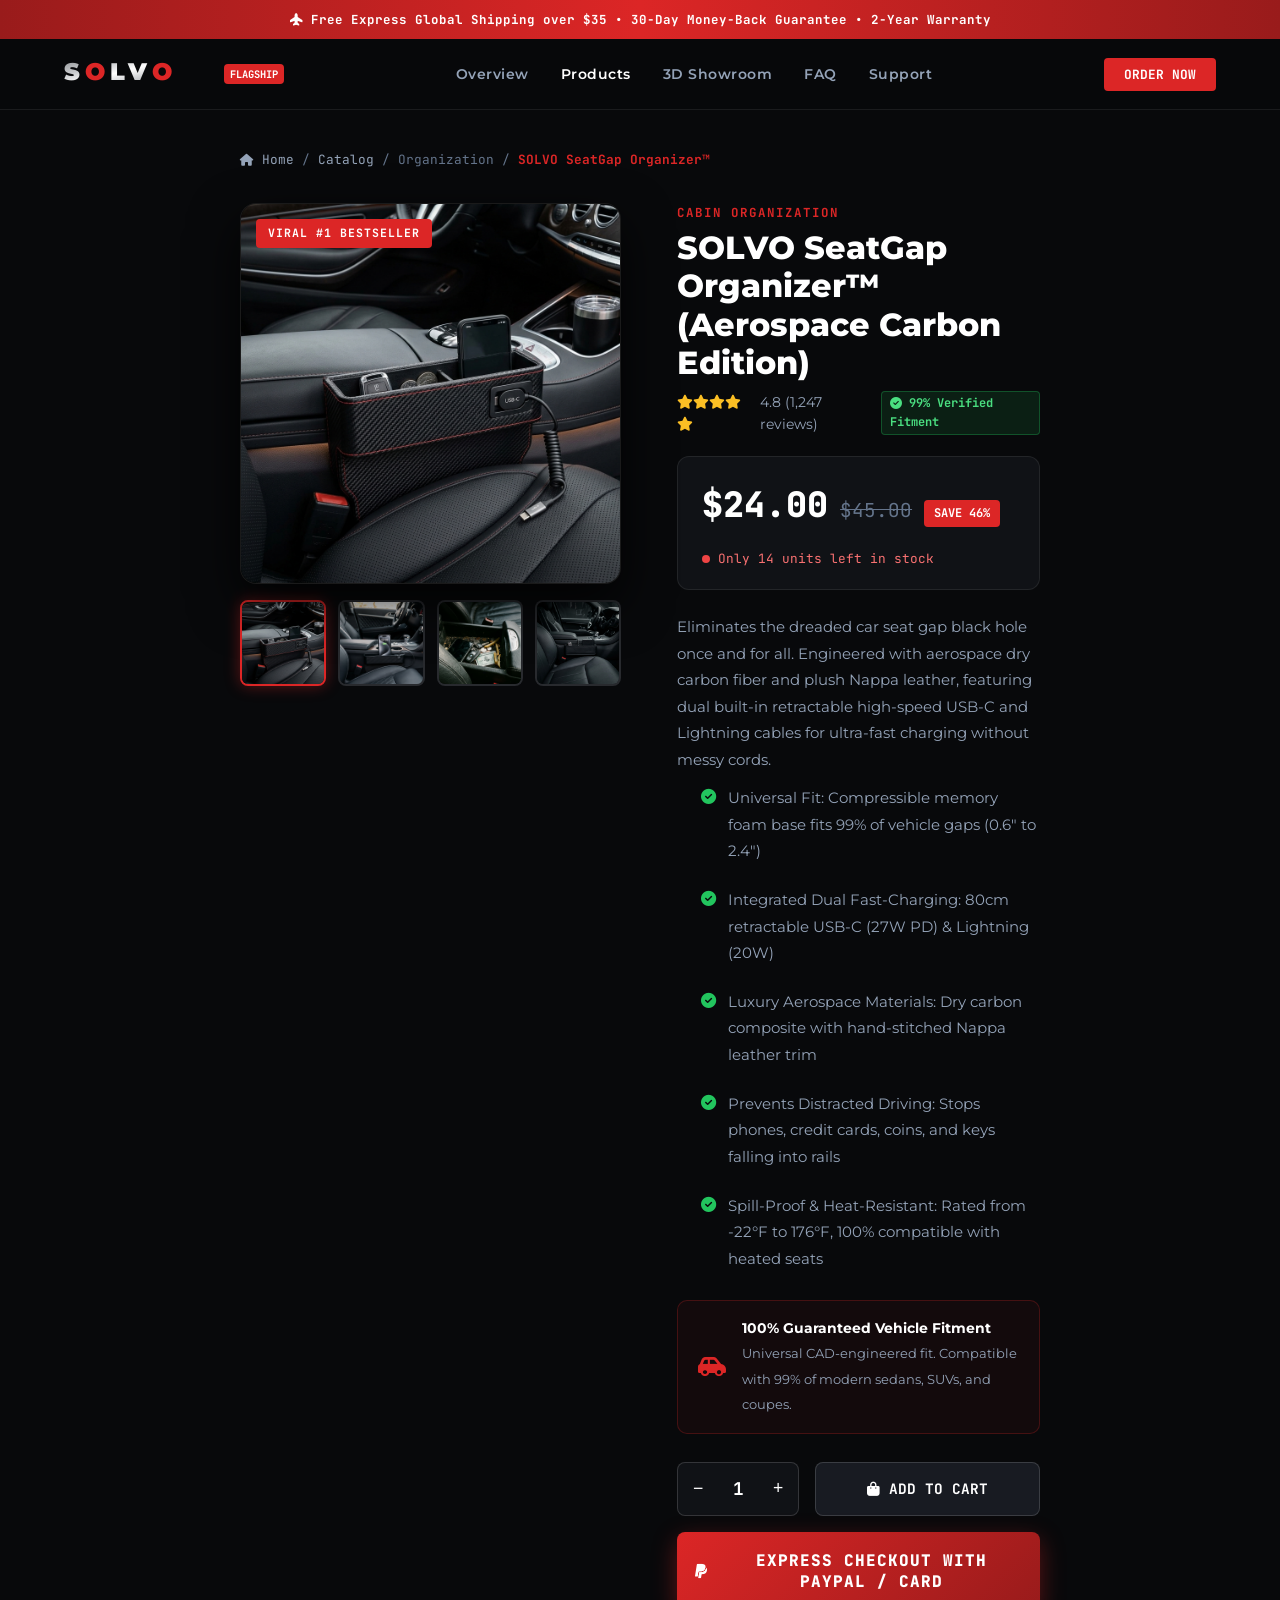
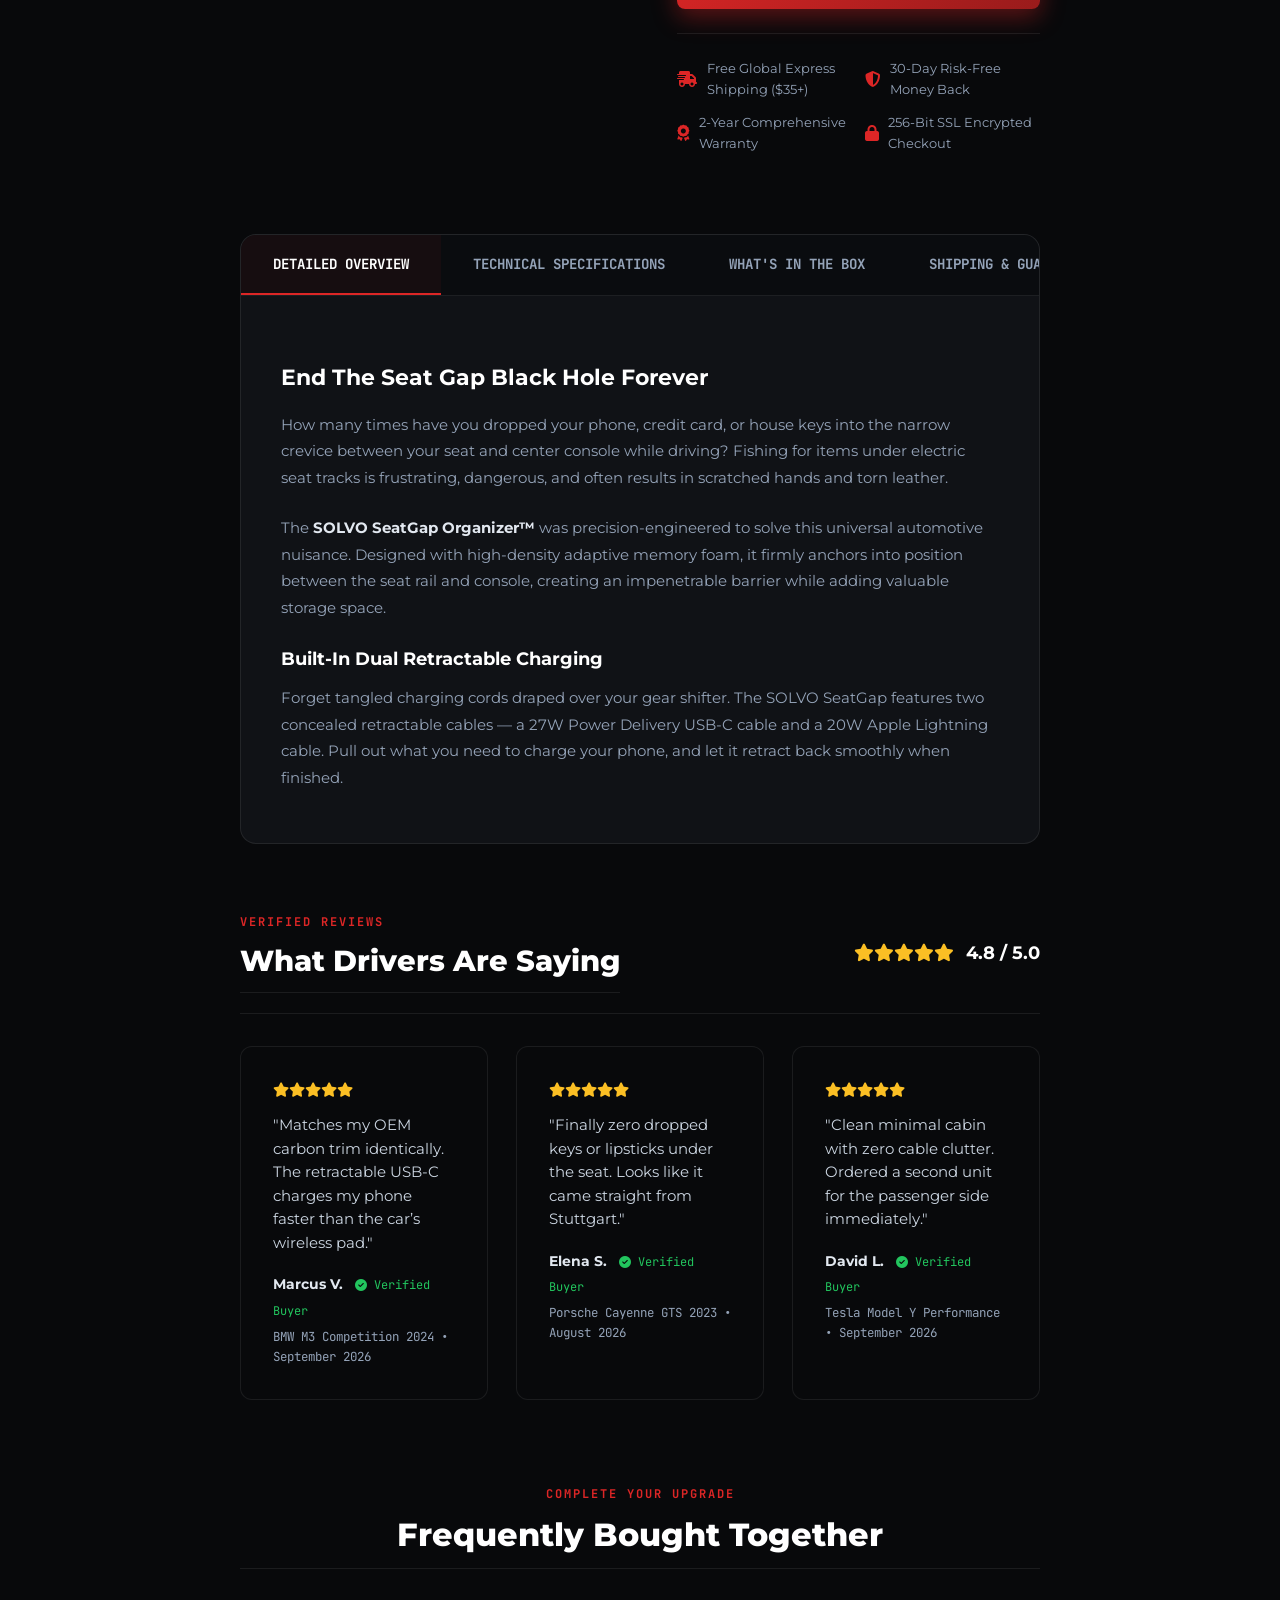
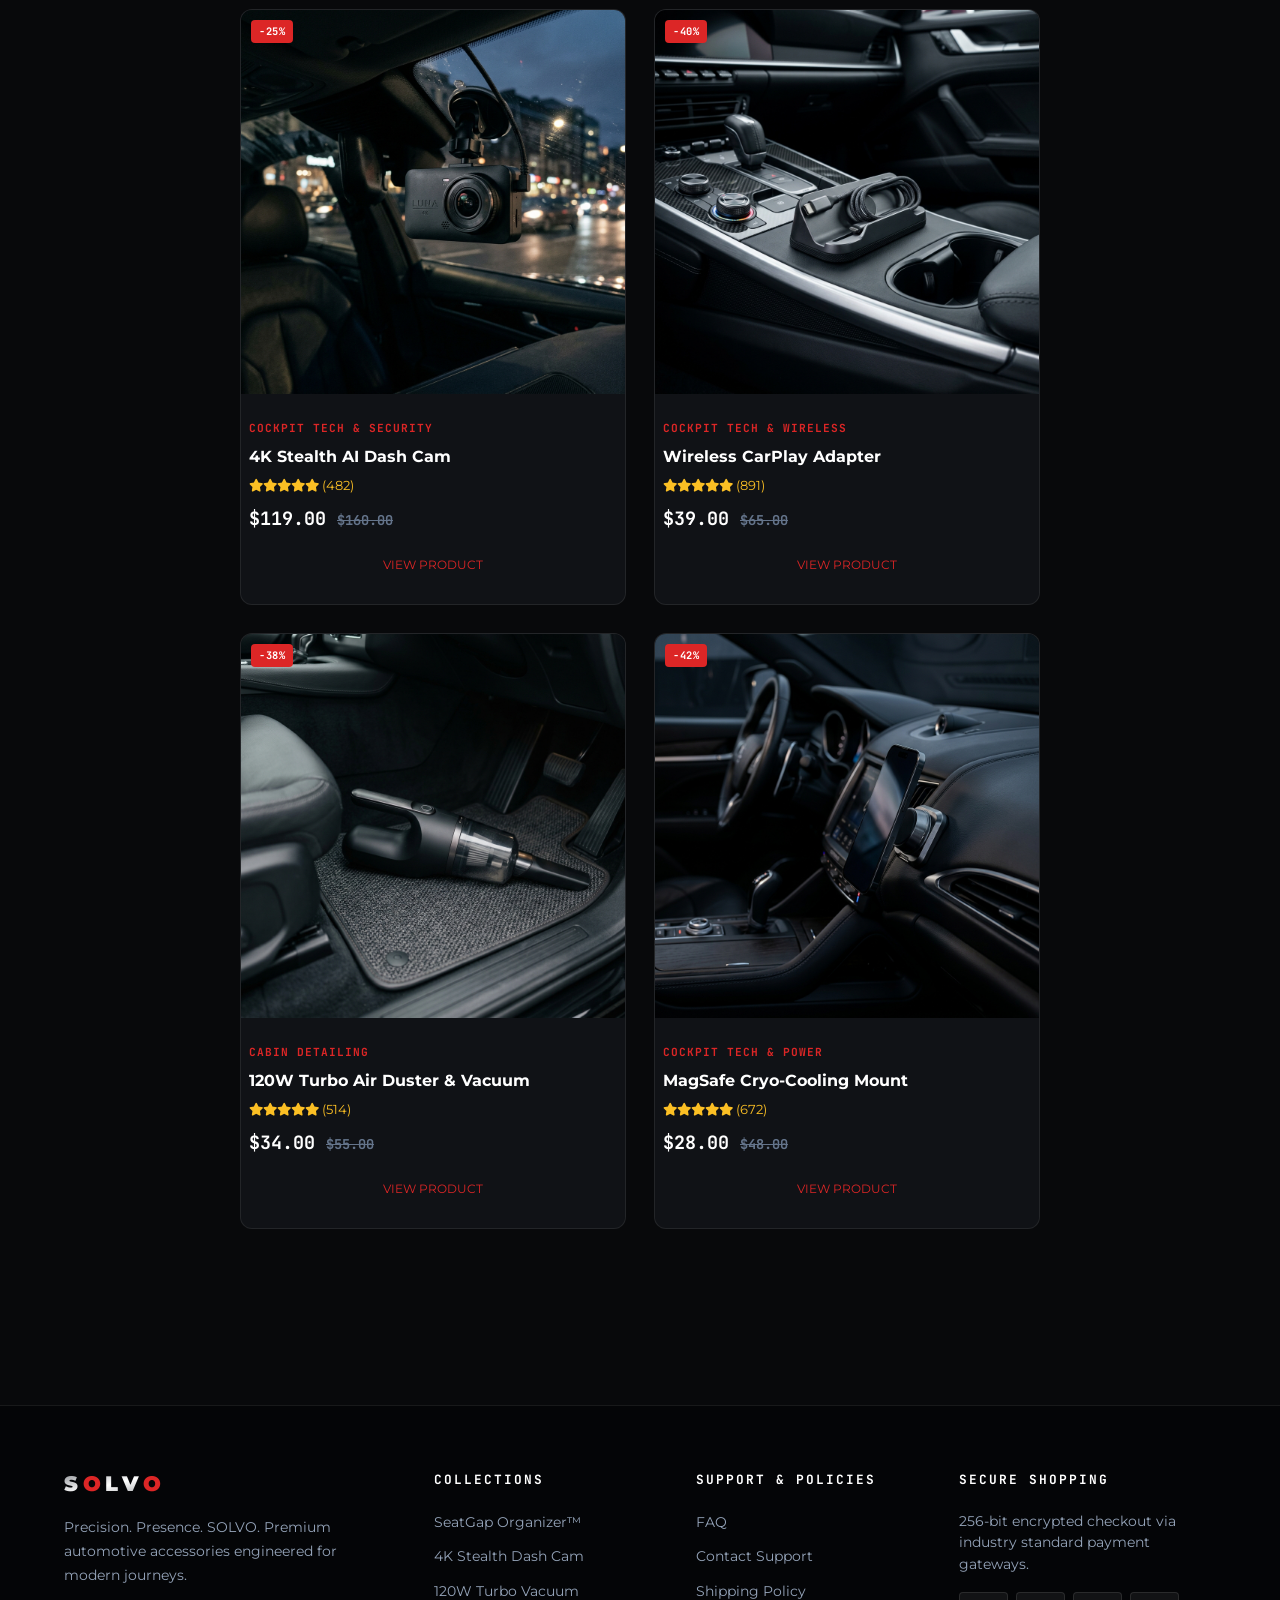
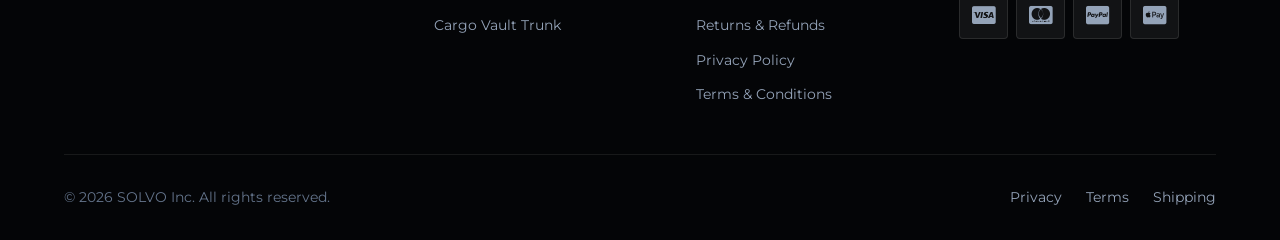
==== product.html @ 69611bd2 "feat(storefront): replace modal with dedicated standalone PDPs, multi-image galleries, and full engi" ====
﻿<!DOCTYPE html>
<html lang="en">
<head>
    <meta charset="UTF-8">
    <meta name="viewport" content="width=device-width, initial-scale=1.0, maximum-scale=5.0">
    <title id="page-title">SOLVO — Precision Automotive Luxury</title>
    <meta name="description" id="page-desc" content="Discover bespoke automotive accessories engineered for high-performance vehicles.">
    <link rel="canonical" href="https://solvo.store/product.html">
    <link rel="icon" type="image/svg+xml" href="assets/img/favicon.svg">

    <!-- Open Graph -->
    <meta property="og:type" content="product">
    <meta property="og:site_name" content="SOLVO">
    <meta property="og:title" id="og-title" content="SOLVO Precision Engineering">
    <meta property="og:description" id="og-desc" content="Discover advanced solutions designed to elevate your luxury driving experience.">
    <meta property="og:image" id="og-img" content="https://solvo.store/assets/img/seatgap_hero.jpg">

    <!-- Google Fonts -->
    <link rel="preconnect" href="https://fonts.googleapis.com">
    <link rel="preconnect" href="https://fonts.gstatic.com" crossorigin>
    <link href="https://fonts.googleapis.com/css2?family=Montserrat:wght@400;500;600;700;800;900&family=JetBrains+Mono:wght@400;600;700&display=swap" rel="stylesheet">

    <!-- FontAwesome 6 -->
    <link rel="stylesheet" href="https://cdnjs.cloudflare.com/ajax/libs/font-awesome/6.5.1/css/all.min.css">

    <!-- Stylesheets -->
    <link rel="stylesheet" href="assets/css/style.css">
</head>
<body>

    <!-- ═══════════════════════════════════════════════════════════════
         ANNOUNCEMENT BAR
    ════════════════════════════════════════════════════════════════ -->
    <div class="announcement-bar">
        <span><i class="fa-solid fa-plane-up"></i> Free Express Global Shipping over $35 &bull; 30-Day Money-Back Guarantee &bull; 2-Year Warranty</span>
    </div>

    <!-- ═══════════════════════════════════════════════════════════════
         FLAGSHIP HEADER WITH BRUSHED CHROME LOGO
    ════════════════════════════════════════════════════════════════ -->
    <header class="solvo-header">
        <div class="store-container header-inner">
            <a href="index.html" class="brand-logo" aria-label="SOLVO Home">
                <svg viewBox="0 0 180 40" xmlns="http://www.w3.org/2000/svg" style="height:32px;width:auto;">
                    <defs>
                        <linearGradient id="chrome-grad-pdp" x1="0%" y1="0%" x2="100%" y2="100%">
                            <stop offset="0%" stop-color="#8A8D91"/>
                            <stop offset="30%" stop-color="#C7C9CC"/>
                            <stop offset="50%" stop-color="#FFFFFF"/>
                            <stop offset="70%" stop-color="#C7C9CC"/>
                            <stop offset="100%" stop-color="#8A8D91"/>
                        </linearGradient>
                    </defs>
                    <text x="0" y="28" font-family="'Montserrat', sans-serif" font-weight="900" font-size="30" fill="url(#chrome-grad-pdp)" letter-spacing="6">
                        S<tspan fill="#DC2626">O</tspan>LV<tspan fill="#DC2626">O</tspan>
                    </text>
                </svg>
                <span class="logo-badge" style="margin-left:8px;">FLAGSHIP</span>
            </a>
            <nav class="header-nav">
                <a href="index.html">Overview</a>
                <a href="index.html#catalog-grid" style="color:#fff;">Products</a>
                <a href="index.html#solvo-hotspots">3D Showroom</a>
                <a href="faq.html">FAQ</a>
                <a href="contact.html">Support</a>
            </nav>
            <div class="header-actions">
                <a href="#pdp-buy-btn" class="btn-header-buy">ORDER NOW</a>
                <button class="mobile-menu-btn" onclick="toggleMobileMenu()" aria-label="Menu"><i class="fa-solid fa-bars"></i></button>
            </div>
        </div>
        <div class="mobile-nav" id="mobile-nav">
            <a href="index.html">Overview</a>
            <a href="index.html#catalog-grid">Products Catalog</a>
            <a href="index.html#solvo-hotspots">3D Showroom</a>
            <a href="faq.html">FAQ</a>
            <a href="contact.html">Support</a>
            <a href="#pdp-buy-btn" class="btn-header-buy">ORDER NOW</a>
        </div>
    </header>

    <main class="page-content pdp-section store-container">

        <!-- Breadcrumbs -->
        <nav class="pdp-breadcrumbs" aria-label="Breadcrumb">
            <a href="index.html"><i class="fa-solid fa-house" style="font-size:0.75rem;"></i> Home</a>
            <span>/</span>
            <a href="index.html#catalog-grid">Catalog</a>
            <span>/</span>
            <span id="pdp-crumb-cat">Category</span>
            <span>/</span>
            <span class="active" id="pdp-crumb-title">Product Name</span>
        </nav>

        <!-- Main Product Grid: 2 Columns -->
        <div class="pdp-grid">

            <!-- Left: Interactive Gallery -->
            <div class="pdp-gallery">
                <div class="pdp-main-image-wrap">
                    <span class="pdp-gallery-badge" id="pdp-badge-text">BESTSELLER</span>
                    <img id="pdp-main-img" src="assets/img/seatgap_hero.jpg" alt="SOLVO Product">
                </div>
                <div class="pdp-thumbs" id="pdp-thumbs-strip">
                    <!-- Thumbnails generated dynamically by JS -->
                </div>
            </div>

            <!-- Right: Product Information & Purchase -->
            <div class="pdp-info">
                <span class="pdp-series-tag" id="pdp-category-tag">CABIN ORGANIZATION</span>
                <h1 class="pdp-title" id="pdp-product-title">SOLVO SeatGap Organizer™</h1>

                <!-- Rating & Social Proof Strip -->
                <div class="pdp-rating-strip">
                    <div class="pdp-rating-stars">
                        <i class="fa-solid fa-star"></i><i class="fa-solid fa-star"></i><i class="fa-solid fa-star"></i><i class="fa-solid fa-star"></i><i class="fa-solid fa-star"></i>
                    </div>
                    <span class="pdp-rating-count" id="pdp-rating-text">4.8 (1,247 reviews)</span>
                    <span class="pdp-rating-verified"><i class="fa-solid fa-circle-check"></i> 99% Verified Fitment</span>
                </div>

                <!-- Price & Urgency Box -->
                <div class="pdp-price-box">
                    <div class="pdp-price-values">
                        <span class="pdp-price-current" id="pdp-price-current">$24.00</span>
                        <span class="pdp-price-old" id="pdp-price-old">$45.00</span>
                        <span class="pdp-save-pill" id="pdp-save-pill">SAVE 46%</span>
                    </div>
                    <div class="pdp-stock-urgency">
                        <div class="pdp-stock-dot"></div>
                        <span id="pdp-stock-text">Only 14 units left in stock</span>
                    </div>
                </div>

                <!-- Short Problem-Solving Pitch -->
                <p class="pdp-short-desc" id="pdp-short-desc">
                    Ends the seat-gap black hole once and for all. Engineered with aerospace dry carbon fiber and supple Nappa leather trim.
                </p>

                <!-- Key Highlights Checklist -->
                <ul class="pdp-highlights" id="pdp-highlights">
                    <!-- Populated dynamically -->
                </ul>

                <!-- Guaranteed Fitment Widget -->
                <div class="pdp-fitment-widget">
                    <i class="fa-solid fa-car-side pdp-fitment-icon"></i>
                    <div class="pdp-fitment-text">
                        <strong>100% Guaranteed Vehicle Fitment</strong>
                        <span>Universal CAD-engineered fit. Compatible with 99% of modern sedans, SUVs, and coupes.</span>
                    </div>
                </div>

                <!-- Quantity & Actions -->
                <div class="pdp-actions-row">
                    <div class="pdp-qty-wrap">
                        <button class="pdp-qty-btn" onclick="adjustQty(-1)" aria-label="Decrease">&minus;</button>
                        <span class="pdp-qty-val" id="pdp-qty-val">1</span>
                        <button class="pdp-qty-btn" onclick="adjustQty(1)" aria-label="Increase">&plus;</button>
                    </div>
                    <button class="pdp-btn-add" onclick="handleAddToCart()">
                        <i class="fa-solid fa-bag-shopping"></i> ADD TO CART
                    </button>
                </div>

                <!-- Primary Express Checkout Button -->
                <button class="pdp-btn-buy-now" id="pdp-buy-btn" onclick="handlePdpOrder()">
                    <i class="fa-brands fa-paypal"></i> EXPRESS CHECKOUT WITH PAYPAL / CARD
                </button>

                <!-- Trust Strip -->
                <div class="pdp-trust-grid">
                    <div class="pdp-trust-item">
                        <i class="fa-solid fa-truck-fast"></i>
                        <span>Free Global Express Shipping ($35+)</span>
                    </div>
                    <div class="pdp-trust-item">
                        <i class="fa-solid fa-shield-halved"></i>
                        <span>30-Day Risk-Free Money Back</span>
                    </div>
                    <div class="pdp-trust-item">
                        <i class="fa-solid fa-award"></i>
                        <span>2-Year Comprehensive Warranty</span>
                    </div>
                    <div class="pdp-trust-item">
                        <i class="fa-solid fa-lock"></i>
                        <span>256-Bit SSL Encrypted Checkout</span>
                    </div>
                </div>

            </div>
        </div>

        <!-- Full-Width In-Depth Information Tabs -->
        <div class="pdp-tabs-container">
            <div class="pdp-tabs-header">
                <button class="pdp-tab-trigger active" onclick="switchTab('overview', this)">DETAILED OVERVIEW</button>
                <button class="pdp-tab-trigger" onclick="switchTab('specs', this)">TECHNICAL SPECIFICATIONS</button>
                <button class="pdp-tab-trigger" onclick="switchTab('box', this)">WHAT'S IN THE BOX</button>
                <button class="pdp-tab-trigger" onclick="switchTab('shipping', this)">SHIPPING & GUARANTEE</button>
            </div>

            <!-- Tab 1: Overview -->
            <div class="pdp-tab-pane active" id="tab-overview">
                <div id="pdp-overview-content"></div>
            </div>

            <!-- Tab 2: Specs -->
            <div class="pdp-tab-pane" id="tab-specs">
                <table class="pdp-table">
                    <tbody id="pdp-specs-tbody"></tbody>
                </table>
            </div>

            <!-- Tab 3: What's In The Box -->
            <div class="pdp-tab-pane" id="tab-box">
                <div class="pdp-box-grid" id="pdp-box-grid"></div>
            </div>

            <!-- Tab 4: Shipping & Guarantee -->
            <div class="pdp-tab-pane" id="tab-shipping">
                <h3 style="color:#fff;font-size:1.3rem;margin-bottom:1rem;">Worldwide Express Shipping & 30-Day Coverage</h3>
                <p style="color:#94A3B8;line-height:1.8;margin-bottom:1.5rem;">All SOLVO orders are dispatched within 24–48 hours from our international logistics hubs. Each shipment includes door-to-door online tracking and insured delivery.</p>
                <div style="display:grid;grid-template-columns:repeat(auto-fit, minmax(200px, 1fr));gap:1rem;margin-bottom:2rem;">
                    <div style="background:rgba(255,255,255,0.03);border:1px solid rgba(255,255,255,0.08);padding:1rem;border-radius:8px;">
                        <strong style="color:#fff;display:block;margin-bottom:0.35rem;">United States</strong>
                        <span style="color:#94A3B8;font-size:0.88rem;">7–15 Business Days (USPS / DHL Express)</span>
                    </div>
                    <div style="background:rgba(255,255,255,0.03);border:1px solid rgba(255,255,255,0.08);padding:1rem;border-radius:8px;">
                        <strong style="color:#fff;display:block;margin-bottom:0.35rem;">Canada & UK</strong>
                        <span style="color:#94A3B8;font-size:0.88rem;">10–20 Business Days (Royal Mail / Canada Post)</span>
                    </div>
                    <div style="background:rgba(255,255,255,0.03);border:1px solid rgba(255,255,255,0.08);padding:1rem;border-radius:8px;">
                        <strong style="color:#fff;display:block;margin-bottom:0.35rem;">European Union</strong>
                        <span style="color:#94A3B8;font-size:0.88rem;">10–25 Business Days (Priority Tracked)</span>
                    </div>
                </div>
                <h4 style="color:#fff;font-size:1.1rem;margin-bottom:0.5rem;">30-Day Zero-Risk Return Guarantee</h4>
                <p style="color:#94A3B8;line-height:1.8;">If you are not 100% satisfied with the craftsmanship or fitment in your vehicle, contact our 24/7 concierge team at <strong>support@solvo.store</strong> within 30 days for a full, prompt refund.</p>
            </div>
        </div>

        <!-- Verified Customer Reviews Section -->
        <section class="pdp-reviews-section">
            <div style="display:flex;align-items:center;justify-content:space-between;flex-wrap:wrap;gap:1rem;border-bottom:1px solid rgba(255,255,255,0.08);padding-bottom:1rem;">
                <div>
                    <span style="color:#DC2626;font-family:var(--f-mono);font-size:0.75rem;letter-spacing:2px;font-weight:700;">VERIFIED REVIEWS</span>
                    <h2 style="font-size:1.8rem;color:#fff;font-weight:800;margin:0.25rem 0;">What Drivers Are Saying</h2>
                </div>
                <div style="display:flex;align-items:center;gap:0.75rem;">
                    <div style="color:#FBBF24;font-size:1.1rem;"><i class="fa-solid fa-star"></i><i class="fa-solid fa-star"></i><i class="fa-solid fa-star"></i><i class="fa-solid fa-star"></i><i class="fa-solid fa-star"></i></div>
                    <strong style="color:#fff;font-size:1.1rem;">4.8 / 5.0</strong>
                </div>
            </div>

            <div class="pdp-reviews-grid" id="pdp-reviews-grid">
                <!-- Injected dynamically -->
            </div>
        </section>

        <!-- Related Products Recommendations -->
        <section style="margin-top:5rem;">
            <div style="text-align:center;margin-bottom:2.5rem;">
                <span style="color:#DC2626;font-family:var(--f-mono);font-size:0.75rem;letter-spacing:2px;font-weight:700;">COMPLETE YOUR UPGRADE</span>
                <h2 style="font-size:2rem;color:#fff;font-weight:800;margin:0.25rem 0;">Frequently Bought Together</h2>
            </div>
            <div style="display:grid;grid-template-columns:repeat(auto-fill, minmax(260px, 1fr));gap:1.75rem;" id="pdp-related-grid">
                <!-- Injected dynamically -->
            </div>
        </section>

    </main>

    <!-- ═══════════════════════════════════════════════════════════════
         FLAGSHIP FOOTER WITH CHROME LOGO
    ════════════════════════════════════════════════════════════════ -->
    <footer class="store-footer" role="contentinfo" style="background:#040507;border-top:1px solid rgba(255,255,255,0.08);padding:4rem 0 2rem;margin-top:6rem;">
        <div class="store-container">
            <div class="footer-grid" style="display:grid;grid-template-columns:1.5fr 1fr 1fr 1.2fr;gap:3rem;margin-bottom:3rem;">
                <div class="footer-brand">
                    <a href="index.html" class="brand-logo" aria-label="SOLVO Home">
                        <svg viewBox="0 0 180 40" xmlns="http://www.w3.org/2000/svg" style="height:30px;width:auto;">
                            <defs>
                                <linearGradient id="chrome-footer-pdp" x1="0%" y1="0%" x2="100%" y2="100%">
                                    <stop offset="0%" stop-color="#8A8D91"/>
                                    <stop offset="50%" stop-color="#FFFFFF"/>
                                    <stop offset="100%" stop-color="#8A8D91"/>
                                </linearGradient>
                            </defs>
                            <text x="0" y="28" font-family="'Montserrat', sans-serif" font-weight="900" font-size="28" fill="url(#chrome-footer-pdp)" letter-spacing="6">
                                S<tspan fill="#DC2626">O</tspan>LV<tspan fill="#DC2626">O</tspan>
                            </text>
                        </svg>
                    </a>
                    <p style="color:#94A3B8;font-size:0.875rem;line-height:1.7;margin-top:1rem;">Precision. Presence. SOLVO. Premium automotive accessories engineered for modern journeys.</p>
                </div>

                <div>
                    <h4 class="footer-title" style="color:#fff;font-family:'JetBrains Mono',monospace;font-size:0.8rem;letter-spacing:2px;margin-bottom:1.25rem;">COLLECTIONS</h4>
                    <ul class="footer-links" style="list-style:none;padding:0;display:flex;flex-direction:column;gap:0.75rem;font-size:0.88rem;">
                        <li><a href="product.html?id=seatgap" style="color:#94A3B8;text-decoration:none;">SeatGap Organizer™</a></li>
                        <li><a href="product.html?id=dashcam" style="color:#94A3B8;text-decoration:none;">4K Stealth Dash Cam</a></li>
                        <li><a href="product.html?id=vacuum" style="color:#94A3B8;text-decoration:none;">120W Turbo Vacuum</a></li>
                        <li><a href="product.html?id=trunk-vault" style="color:#94A3B8;text-decoration:none;">Cargo Vault Trunk</a></li>
                    </ul>
                </div>

                <div>
                    <h4 class="footer-title" style="color:#fff;font-family:'JetBrains Mono',monospace;font-size:0.8rem;letter-spacing:2px;margin-bottom:1.25rem;">SUPPORT & POLICIES</h4>
                    <ul class="footer-links" style="list-style:none;padding:0;display:flex;flex-direction:column;gap:0.75rem;font-size:0.88rem;">
                        <li><a href="faq.html" style="color:#94A3B8;text-decoration:none;">FAQ</a></li>
                        <li><a href="contact.html" style="color:#94A3B8;text-decoration:none;">Contact Support</a></li>
                        <li><a href="shipping.html" style="color:#94A3B8;text-decoration:none;">Shipping Policy</a></li>
                        <li><a href="returns.html" style="color:#94A3B8;text-decoration:none;">Returns & Refunds</a></li>
                        <li><a href="privacy.html" style="color:#94A3B8;text-decoration:none;">Privacy Policy</a></li>
                        <li><a href="terms.html" style="color:#94A3B8;text-decoration:none;">Terms & Conditions</a></li>
                    </ul>
                </div>

                <div>
                    <h4 class="footer-title" style="color:#fff;font-family:'JetBrains Mono',monospace;font-size:0.8rem;letter-spacing:2px;margin-bottom:1.25rem;">SECURE SHOPPING</h4>
                    <p style="color:#94A3B8;font-size:0.85rem;margin-bottom:1rem;line-height:1.6;">256-bit encrypted checkout via industry standard payment gateways.</p>
                    <div style="display:flex;gap:0.5rem;flex-wrap:wrap;font-size:1.3rem;color:#94A3B8;">
                        <span style="background:rgba(255,255,255,0.06);padding:6px 12px;border-radius:4px;border:1px solid rgba(255,255,255,0.1);"><i class="fa-brands fa-cc-visa"></i></span>
                        <span style="background:rgba(255,255,255,0.06);padding:6px 12px;border-radius:4px;border:1px solid rgba(255,255,255,0.1);"><i class="fa-brands fa-cc-mastercard"></i></span>
                        <span style="background:rgba(255,255,255,0.06);padding:6px 12px;border-radius:4px;border:1px solid rgba(255,255,255,0.1);"><i class="fa-brands fa-cc-paypal"></i></span>
                        <span style="background:rgba(255,255,255,0.06);padding:6px 12px;border-radius:4px;border:1px solid rgba(255,255,255,0.1);"><i class="fa-brands fa-cc-apple-pay"></i></span>
                    </div>
                </div>
            </div>

            <div class="footer-bottom" style="display:flex;justify-content:space-between;align-items:center;padding-top:2rem;border-top:1px solid rgba(255,255,255,0.08);color:#64748B;font-size:0.85rem;flex-wrap:wrap;gap:1rem;">
                <span>&copy; 2026 SOLVO Inc. All rights reserved.</span>
                <span style="display:flex;gap:1.5rem;">
                    <a href="privacy.html" style="color:#94A3B8;text-decoration:none;">Privacy</a>
                    <a href="terms.html" style="color:#94A3B8;text-decoration:none;">Terms</a>
                    <a href="shipping.html" style="color:#94A3B8;text-decoration:none;">Shipping</a>
                </span>
            </div>
        </div>
    </footer>

    <!-- Scripts -->
    <script src="assets/js/product-data.js"></script>
    <script src="assets/js/main.js"></script>
    <script>
        let currentProduct = null;
        let selectedQty = 1;

        function initPDP() {
            const urlParams = new URLSearchParams(window.location.search);
            const prodId = urlParams.get('id') || 'seatgap';
            currentProduct = solvoProductsMaster[prodId] || solvoProductsMaster['seatgap'];

            // Title & Meta
            document.title = currentProduct.name + ' — SOLVO';
            document.getElementById('pdp-crumb-cat').textContent = currentProduct.breadcrumbCat;
            document.getElementById('pdp-crumb-title').textContent = currentProduct.shortName;

            // Gallery
            const mainImg = document.getElementById('pdp-main-img');
            mainImg.src = currentProduct.images[0];
            mainImg.alt = currentProduct.name;
            document.getElementById('pdp-badge-text').textContent = currentProduct.badgeText;

            const thumbsContainer = document.getElementById('pdp-thumbs-strip');
            thumbsContainer.innerHTML = '';
            currentProduct.images.forEach((imgSrc, idx) => {
                const thumbBtn = document.createElement('button');
                thumbBtn.className = 'pdp-thumb' + (idx === 0 ? ' active' : '');
                thumbBtn.innerHTML = `<img src="${imgSrc}" alt="${currentProduct.name} thumbnail ${idx + 1}">`;
                thumbBtn.onclick = () => {
                    document.querySelectorAll('.pdp-thumb').forEach(t => t.classList.remove('active'));
                    thumbBtn.classList.add('active');
                    mainImg.src = imgSrc;
                };
                thumbsContainer.appendChild(thumbBtn);
            });

            // Product Information
            document.getElementById('pdp-category-tag').textContent = currentProduct.category;
            document.getElementById('pdp-product-title').textContent = currentProduct.name;
            document.getElementById('pdp-rating-text').textContent = `${currentProduct.rating} (${currentProduct.reviewsCount.toLocaleString()} reviews)`;
            document.getElementById('pdp-price-current').textContent = '$' + currentProduct.price.toFixed(2);
            document.getElementById('pdp-price-old').textContent = '$' + currentProduct.oldPrice.toFixed(2);
            document.getElementById('pdp-save-pill').textContent = 'SAVE ' + currentProduct.savePercent;
            document.getElementById('pdp-stock-text').textContent = `Only ${currentProduct.stockLeft} units left in stock`;
            document.getElementById('pdp-short-desc').textContent = currentProduct.shortDesc;

            // Highlights
            const hlUl = document.getElementById('pdp-highlights');
            hlUl.innerHTML = '';
            currentProduct.highlights.forEach(hl => {
                const li = document.createElement('li');
                li.innerHTML = `<i class="fa-solid fa-circle-check"></i> <span>${hl}</span>`;
                hlUl.appendChild(li);
            });

            // Tab 1: Overview
            document.getElementById('pdp-overview-content').innerHTML = currentProduct.overviewHTML;

            // Tab 2: Specs Table
            const specsTbody = document.getElementById('pdp-specs-tbody');
            specsTbody.innerHTML = '';
            currentProduct.specs.forEach(s => {
                const tr = document.createElement('tr');
                tr.innerHTML = `<td>${s.key}</td><td>${s.val}</td>`;
                specsTbody.appendChild(tr);
            });

            // Tab 3: Box Items
            const boxGrid = document.getElementById('pdp-box-grid');
            boxGrid.innerHTML = '';
            currentProduct.inTheBox.forEach(item => {
                const boxDiv = document.createElement('div');
                boxDiv.className = 'pdp-box-item';
                boxDiv.innerHTML = `<i class="fa-solid fa-box"></i><span>${item}</span>`;
                boxGrid.appendChild(boxDiv);
            });

            // Reviews Grid
            const revGrid = document.getElementById('pdp-reviews-grid');
            revGrid.innerHTML = '';
            currentProduct.reviews.forEach(r => {
                const card = document.createElement('div');
                card.className = 'review-card';
                card.innerHTML = `
                    <div class="review-stars"><i class="fa-solid fa-star"></i><i class="fa-solid fa-star"></i><i class="fa-solid fa-star"></i><i class="fa-solid fa-star"></i><i class="fa-solid fa-star"></i></div>
                    <p style="color:#CBD5E1;font-size:0.92rem;line-height:1.6;margin:0.75rem 0;">"${r.comment}"</p>
                    <div class="review-author" style="margin-top:1rem;">
                        <strong>${r.author}</strong> <span class="review-badge"><i class="fa-solid fa-circle-check"></i> Verified Buyer</span>
                        <div class="review-vehicle">${r.vehicle} &bull; ${r.date}</div>
                    </div>
                `;
                revGrid.appendChild(card);
            });

            // Related Products
            const relGrid = document.getElementById('pdp-related-grid');
            relGrid.innerHTML = '';
            const allKeys = Object.keys(solvoProductsMaster).filter(k => k !== prodId);
            const relatedKeys = allKeys.slice(0, 4);
            relatedKeys.forEach(k => {
                const rp = solvoProductsMaster[k];
                const card = document.createElement('div');
                card.className = 'product-card';
                card.onclick = () => { window.location.href = `product.html?id=${rp.id}`; };
                card.innerHTML = `
                    <div class="product-card__media">
                        <img src="${rp.images[0]}" alt="${rp.name}">
                        <div class="product-card__badges">
                            <span class="badge badge--sale">-${rp.savePercent}</span>
                        </div>
                    </div>
                    <div style="padding:1.25rem 0.5rem;display:flex;flex-direction:column;flex:1;justify-content:space-between;">
                        <div>
                            <span style="font-family:'JetBrains Mono',monospace;font-size:0.7rem;color:#DC2626;font-weight:700;letter-spacing:1px;text-transform:uppercase;">${rp.category}</span>
                            <h4 style="font-size:1rem;margin:0.25rem 0 0.4rem;color:#fff;">${rp.shortName}</h4>
                            <div style="color:#FBBF24;font-size:0.8rem;margin-bottom:0.5rem;"><i class="fa-solid fa-star"></i><i class="fa-solid fa-star"></i><i class="fa-solid fa-star"></i><i class="fa-solid fa-star"></i><i class="fa-solid fa-star"></i> (${rp.reviewsCount})</div>
                        </div>
                        <div>
                            <div style="font-family:'JetBrains Mono',monospace;font-weight:700;font-size:1.15rem;color:#fff;">$${rp.price.toFixed(2)} <del style="color:#64748B;font-size:0.85rem;">$${rp.oldPrice.toFixed(2)}</del></div>
                            <a href="product.html?id=${rp.id}" class="solvo-btn-metallic" style="display:block;text-align:center;margin-top:0.75rem;padding:0.6rem;font-size:0.75rem;text-decoration:none;">VIEW PRODUCT</a>
                        </div>
                    </div>
                `;
                relGrid.appendChild(card);
            });
        }

        function adjustQty(delta) {
            selectedQty = Math.max(1, Math.min(10, selectedQty + delta));
            document.getElementById('pdp-qty-val').textContent = selectedQty;
        }

        function switchTab(tabId, btn) {
            document.querySelectorAll('.pdp-tab-trigger').forEach(t => t.classList.remove('active'));
            document.querySelectorAll('.pdp-tab-pane').forEach(p => p.classList.remove('active'));
            btn.classList.add('active');
            const pane = document.getElementById('tab-' + tabId);
            if (pane) pane.classList.add('active');
        }

        function handleAddToCart() {
            if (!currentProduct) return;
            const total = (currentProduct.price * selectedQty).toFixed(2);
            alert(`🎉 ADDED TO CART!\n\nProduct: ${currentProduct.name}\nQuantity: ${selectedQty}\nTotal: $${total} USD\n\nFast Worldwide Express Shipping ($35+) & 30-Day Money Back Guarantee included.`);
        }

        function handlePdpOrder() {
            if (!currentProduct) return;
            const btn = document.getElementById('pdp-buy-btn');
            btn.innerHTML = '<i class="fa-solid fa-spinner fa-spin"></i> Connecting to Secure Gateway...';
            btn.style.opacity = '0.85';
            setTimeout(() => {
                const total = (currentProduct.price * selectedQty).toFixed(2);
                alert(`🎉 ORDER INITIATION SUCCESSFUL!\n\nPackage: ${currentProduct.name} (x${selectedQty})\nTotal: $${total} USD\n\n(When your PayPal / Stripe Gateway is connected, the secure payment popup completes checkout here!)`);
                btn.innerHTML = '<i class="fa-brands fa-paypal"></i> EXPRESS CHECKOUT WITH PAYPAL / CARD';
                btn.style.opacity = '1';
            }, 1200);
        }

        document.addEventListener('DOMContentLoaded', initPDP);
    </script>
</body>
</html>
---- assets/css/style.css ----
:root {
    --c-obsidian: #08090B;
    --c-carbon: #101216;
    --c-titanium: #181B22;
    --c-crimson: #DC2626;
    --c-crimson-hover: #EF4444;
    --c-white: #F8FAFC;
    --c-muted: #94A3B8;
    --c-border: rgba(255, 255, 255, 0.08);
    --f-sans: 'Montserrat', -apple-system, sans-serif;
    --f-mono: 'JetBrains Mono', monospace;
}

* {
    margin: 0;
    padding: 0;
    box-sizing: border-box;
}

body {
    background-color: var(--c-obsidian);
    color: var(--c-white);
    font-family: var(--f-sans);
    line-height: 1.6;
    overflow-x: hidden;
}

.store-container {
    max-width: 1200px;
    margin: 0 auto;
    padding: 0 1.5rem;
}

/* Announcement Bar */
.announcement-bar {
    background: linear-gradient(90deg, #991B1B, #DC2626, #991B1B);
    color: #fff;
    font-family: var(--f-mono);
    font-size: 0.78rem;
    font-weight: 700;
    letter-spacing: 1px;
    text-align: center;
    padding: 0.6rem 1rem;
    animation: pulse-bg 3s ease-in-out infinite;
}
@keyframes pulse-bg {
    0%, 100% { opacity: 1; }
    50% { opacity: 0.85; }
}

/* Header */
.solvo-header {
    background: rgba(8, 9, 11, 0.95);
    backdrop-filter: blur(15px);
    border-bottom: 1px solid var(--c-border);
    position: sticky;
    top: 0;
    z-index: 100;
}
.header-inner {
    display: flex;
    align-items: center;
    justify-content: space-between;
    height: 70px;
}
.brand-logo {
    display: flex;
    align-items: center;
    gap: 0.5rem;
    text-decoration: none;
    color: #fff;
}
.logo-text {
    font-size: 1.6rem;
    font-weight: 900;
    letter-spacing: 2px;
}
.logo-badge {
    background: var(--c-crimson);
    font-size: 0.65rem;
    font-family: var(--f-mono);
    padding: 2px 6px;
    border-radius: 4px;
    font-weight: 700;
}
.header-nav {
    display: flex;
    gap: 2rem;
}
.header-nav a {
    color: var(--c-muted);
    text-decoration: none;
    font-size: 0.9rem;
    font-weight: 600;
    transition: color 0.3s;
    letter-spacing: 0.5px;
}
.header-nav a:hover { color: #fff; }
.btn-header-buy {
    background: var(--c-crimson);
    color: #fff;
    text-decoration: none;
    font-family: var(--f-mono);
    font-size: 0.8rem;
    font-weight: 700;
    padding: 0.5rem 1.25rem;
    border-radius: 4px;
    transition: background 0.3s;
}
.btn-header-buy:hover { background: var(--c-crimson-hover); }

/* Mobile Menu */
.mobile-menu-btn {
    display: none;
    background: none;
    border: none;
    color: #fff;
    font-size: 1.4rem;
    cursor: pointer;
}
.mobile-nav {
    display: none;
    flex-direction: column;
    gap: 0;
    background: var(--c-carbon);
    border-bottom: 1px solid var(--c-border);
}
.mobile-nav a {
    color: var(--c-muted);
    text-decoration: none;
    padding: 1rem 1.5rem;
    font-size: 0.95rem;
    font-weight: 600;
    border-bottom: 1px solid var(--c-border);
    transition: color 0.3s, background 0.3s;
}
.mobile-nav a:hover { color: #fff; background: var(--c-titanium); }
.mobile-nav .btn-header-buy {
    margin: 1rem 1.5rem;
    text-align: center;
    border-radius: 6px;
    border-bottom: none;
}
.mobile-nav.active { display: flex; }
@media (max-width: 768px) {
    .header-nav { display: none; }
    .header-actions { display: none; }
    .mobile-menu-btn { display: block; }
}

/* Hero Section */
.solvo-hero {
    padding: 4rem 0 3rem;
}
.hero-grid {
    display: grid;
    grid-template-columns: 1.1fr 0.9fr;
    gap: 3.5rem;
    align-items: center;
}
@media (max-width: 900px) {
    .hero-grid { grid-template-columns: 1fr; gap: 2rem; }
}
.hero-eyebrow {
    font-family: var(--f-mono);
    font-size: 0.8rem;
    color: var(--c-crimson);
    font-weight: 700;
    letter-spacing: 2px;
    margin-bottom: 0.75rem;
}
.hero-title {
    font-size: clamp(2.2rem, 4.5vw, 3.5rem);
    font-weight: 900;
    line-height: 1.1;
    letter-spacing: -0.02em;
    margin-bottom: 1.25rem;
}
.hero-subtitle {
    font-size: 1.1rem;
    color: var(--c-muted);
    margin-bottom: 1.5rem;
}
.hero-highlights {
    display: flex;
    flex-direction: column;
    gap: 0.6rem;
    margin-bottom: 2rem;
}
.highlight-item {
    display: flex;
    align-items: center;
    gap: 0.75rem;
    font-size: 0.95rem;
    color: #CBD5E1;
}
.highlight-item i { color: #22C55E; }

.hero-cta-box {
    background: var(--c-carbon);
    border: 1px solid var(--c-border);
    border-radius: 12px;
    padding: 1.5rem;
}
.hero-pricing {
    display: flex;
    align-items: baseline;
    gap: 1rem;
    margin-bottom: 1rem;
}
.price-current {
    font-size: 2.2rem;
    font-weight: 800;
    color: #fff;
    font-family: var(--f-mono);
}
.price-old {
    font-size: 1.2rem;
    color: #64748B;
    text-decoration: line-through;
    font-family: var(--f-mono);
}
.badge-save {
    background: rgba(34, 197, 94, 0.15);
    color: #4ADE80;
    border: 1px solid rgba(34, 197, 94, 0.3);
    font-family: var(--f-mono);
    font-size: 0.75rem;
    font-weight: 700;
    padding: 3px 8px;
    border-radius: 4px;
}
.btn-hero-order {
    display: block;
    text-align: center;
    background: linear-gradient(135deg, #DC2626 0%, #991B1B 100%);
    color: #fff;
    text-decoration: none;
    font-family: var(--f-mono);
    font-size: 1rem;
    font-weight: 700;
    padding: 1.1rem 2rem;
    border-radius: 6px;
    letter-spacing: 1px;
    box-shadow: 0 8px 25px rgba(220, 38, 38, 0.5);
    transition: transform 0.2s, box-shadow 0.2s;
}
.btn-hero-order:hover {
    transform: translateY(-2px);
    box-shadow: 0 12px 30px rgba(220, 38, 38, 0.7);
}
.hero-guarantee {
    text-align: center;
    font-size: 0.8rem;
    color: var(--c-muted);
    margin-top: 0.75rem;
}

.hero-media {
    position: relative;
    border-radius: 16px;
    overflow: hidden;
    border: 1px solid var(--c-border);
    box-shadow: 0 25px 60px rgba(0, 0, 0, 0.8);
}
.hero-img-main {
    width: 100%;
    height: 100%;
    object-fit: cover;
    display: block;
}
.product-badge-overlay {
    position: absolute;
    top: 20px;
    left: 20px;
    background: var(--c-crimson);
    color: #fff;
    font-family: var(--f-mono);
    font-size: 0.75rem;
    font-weight: 700;
    padding: 4px 10px;
    border-radius: 4px;
    letter-spacing: 1px;
}

/* Social Proof Bar */
.social-proof-bar {
    padding: 1.5rem 0;
    border-top: 1px solid var(--c-border);
    border-bottom: 1px solid var(--c-border);
    background: var(--c-carbon);
}
.proof-items {
    display: flex;
    justify-content: center;
    gap: 3rem;
    flex-wrap: wrap;
}
.proof-item {
    display: flex;
    align-items: center;
    gap: 0.6rem;
    font-size: 0.85rem;
    color: var(--c-muted);
    font-family: var(--f-mono);
}
.proof-item i { color: var(--c-crimson); font-size: 1rem; }
.proof-item strong { color: #fff; }

/* Fitment Bar */
.fitment-bar-section {
    margin: 3rem 0;
}
.fitment-card {
    background: var(--c-titanium);
    border: 1px solid var(--c-border);
    border-radius: 12px;
    padding: 1.5rem 2rem;
    box-shadow: 0 15px 35px rgba(0, 0, 0, 0.6);
}
.fitment-header {
    display: flex;
    align-items: center;
    gap: 0.75rem;
    font-family: var(--f-mono);
    font-size: 0.85rem;
    font-weight: 700;
    color: #fff;
    margin-bottom: 1rem;
}
.fitment-header i { color: var(--c-crimson); }
.fitment-controls {
    display: flex;
    gap: 1rem;
    flex-wrap: wrap;
}
.fitment-controls select {
    flex: 1;
    min-width: 150px;
    background: var(--c-obsidian);
    color: #fff;
    border: 1px solid rgba(255, 255, 255, 0.15);
    border-radius: 6px;
    padding: 0.75rem 1rem;
    font-family: var(--f-sans);
    font-size: 0.9rem;
    outline: none;
    cursor: pointer;
}
.btn-fitment {
    background: #fff;
    color: #000;
    border: none;
    font-family: var(--f-mono);
    font-size: 0.85rem;
    font-weight: 700;
    padding: 0.75rem 1.5rem;
    border-radius: 6px;
    cursor: pointer;
    transition: background 0.3s;
}
.btn-fitment:hover { background: #E2E8F0; }
.fitment-alert {
    margin-top: 1rem;
    padding: 0.75rem 1rem;
    background: rgba(34, 197, 94, 0.1);
    border: 1px solid rgba(34, 197, 94, 0.3);
    border-radius: 6px;
    color: #4ADE80;
    font-family: var(--f-mono);
    font-size: 0.85rem;
    display: none;
}

/* Section Headings (shared) */
.section-heading {
    text-align: center;
    margin-bottom: 3rem;
}
.sub-title {
    color: var(--c-crimson);
    font-family: var(--f-mono);
    font-size: 0.85rem;
    font-weight: 700;
    letter-spacing: 2px;
}
.main-title {
    font-size: 2.2rem;
    font-weight: 800;
    margin: 0.5rem 0;
}
.desc { color: var(--c-muted); }

/* Before & After */
.section-before-after {
    padding: 5rem 0;
}
.ba-container {
    max-width: 900px;
    margin: 0 auto;
}
.ba-stage {
    position: relative;
    width: 100%;
    height: 480px;
    border-radius: 16px;
    overflow: hidden;
    border: 1px solid var(--c-border);
    box-shadow: 0 20px 50px rgba(0, 0, 0, 0.8);
    user-select: none;
}
.ba-img {
    position: absolute;
    top: 0; left: 0;
    width: 100%; height: 100%;
    object-fit: cover;
    pointer-events: none;
}
.ba-after-wrap {
    position: absolute;
    top: 0; left: 0;
    width: 50%; height: 100%;
    overflow: hidden;
    border-right: 2px solid var(--c-crimson);
}
.ba-after-wrap .ba-img {
    width: 900px;
    max-width: none;
}
.ba-handle {
    position: absolute;
    top: 50%; left: 50%;
    transform: translate(-50%, -50%);
    width: 44px; height: 44px;
    background: var(--c-crimson);
    border: 3px solid #fff;
    border-radius: 50%;
    color: #fff;
    display: flex;
    align-items: center;
    justify-content: center;
    cursor: ew-resize;
    z-index: 10;
    box-shadow: 0 0 20px rgba(220, 38, 38, 0.8);
}
.ba-badge {
    position: absolute;
    top: 20px;
    padding: 0.4rem 0.8rem;
    font-family: var(--f-mono);
    font-size: 0.75rem;
    font-weight: 700;
    border-radius: 4px;
    z-index: 5;
}
.ba-badge--before { left: 20px; background: rgba(0,0,0,0.8); color: #94A3B8; }
.ba-badge--after { right: 20px; background: var(--c-crimson); color: #fff; }
@media (max-width: 600px) {
    .ba-stage { height: 280px; }
}

/* How It Works */
.section-how-it-works {
    padding: 5rem 0;
    background: var(--c-carbon);
    border-top: 1px solid var(--c-border);
    border-bottom: 1px solid var(--c-border);
}
.steps-grid {
    display: grid;
    grid-template-columns: repeat(3, 1fr);
    gap: 2rem;
}
@media (max-width: 800px) {
    .steps-grid { grid-template-columns: 1fr; }
}
.step-card {
    text-align: center;
    padding: 2rem 1.5rem;
    position: relative;
}
.step-number {
    font-family: var(--f-mono);
    font-size: 3rem;
    font-weight: 900;
    color: rgba(220, 38, 38, 0.15);
    position: absolute;
    top: 0;
    right: 1.5rem;
}
.step-icon {
    width: 60px; height: 60px;
    background: rgba(220, 38, 38, 0.12);
    color: var(--c-crimson);
    border-radius: 12px;
    display: flex;
    align-items: center;
    justify-content: center;
    margin: 0 auto 1.5rem;
    font-size: 1.5rem;
}
.step-card h3 {
    font-size: 1.15rem;
    margin-bottom: 0.75rem;
}
.step-card p {
    font-size: 0.9rem;
    color: var(--c-muted);
    line-height: 1.7;
}

/* Features */
.section-features { padding: 5rem 0; }
.features-grid {
    display: grid;
    grid-template-columns: repeat(3, 1fr);
    gap: 2rem;
}
@media (max-width: 800px) {
    .features-grid { grid-template-columns: 1fr; }
}
.feature-card {
    background: var(--c-carbon);
    border: 1px solid var(--c-border);
    border-radius: 12px;
    padding: 2rem;
    text-align: center;
    transition: border-color 0.3s, transform 0.3s;
}
.feature-card:hover {
    border-color: rgba(220, 38, 38, 0.3);
    transform: translateY(-4px);
}
.feature-icon {
    width: 50px; height: 50px;
    background: rgba(220, 38, 38, 0.15);
    color: var(--c-crimson);
    border-radius: 50%;
    display: flex;
    align-items: center;
    justify-content: center;
    margin: 0 auto 1.25rem;
    font-size: 1.3rem;
}
.feature-card h3 { font-size: 1.15rem; margin-bottom: 0.75rem; }
.feature-card p { font-size: 0.9rem; color: var(--c-muted); }

/* Customer Reviews */
.section-reviews {
    padding: 5rem 0;
    background: var(--c-carbon);
    border-top: 1px solid var(--c-border);
    border-bottom: 1px solid var(--c-border);
}
.review-summary {
    display: flex;
    align-items: center;
    justify-content: center;
    gap: 1rem;
    margin-top: 0.5rem;
    color: var(--c-muted);
    font-size: 0.9rem;
}
.review-summary .stars { color: #FBBF24; font-size: 1rem; }
.reviews-grid {
    display: grid;
    grid-template-columns: repeat(3, 1fr);
    gap: 2rem;
}
@media (max-width: 800px) {
    .reviews-grid { grid-template-columns: 1fr; }
}
.review-card {
    background: var(--c-obsidian);
    border: 1px solid var(--c-border);
    border-radius: 12px;
    padding: 2rem;
    transition: border-color 0.3s;
}
.review-card:hover { border-color: rgba(220, 38, 38, 0.3); }
.review-stars { color: #FBBF24; margin-bottom: 0.75rem; font-size: 0.9rem; }
.review-card h4 { font-size: 1.05rem; margin-bottom: 0.75rem; color: #fff; }
.review-card p { font-size: 0.88rem; color: var(--c-muted); line-height: 1.7; margin-bottom: 1.25rem; }
.review-author strong { color: #fff; font-size: 0.9rem; }
.review-badge {
    font-size: 0.75rem;
    color: #22C55E;
    font-family: var(--f-mono);
    margin-left: 0.5rem;
}
.review-vehicle {
    font-size: 0.78rem;
    color: var(--c-muted);
    font-family: var(--f-mono);
    margin-top: 0.25rem;
}

/* Order Section */
.section-order {
    padding: 5rem 0 4rem;
}
.order-box {
    max-width: 800px;
    margin: 0 auto;
    background: var(--c-carbon);
    border: 1px solid var(--c-border);
    border-radius: 16px;
    padding: 2.5rem;
    box-shadow: 0 25px 60px rgba(0, 0, 0, 0.9);
}
.order-header { text-align: center; margin-bottom: 2rem; }
.badge-step {
    font-family: var(--f-mono);
    font-size: 0.8rem;
    color: var(--c-crimson);
    font-weight: 700;
    letter-spacing: 1.5px;
}
.order-header h2 { font-size: 1.8rem; margin-top: 0.4rem; }

.bundle-options {
    display: flex;
    flex-direction: column;
    gap: 1.25rem;
    margin-bottom: 2.5rem;
}
.bundle-card {
    background: var(--c-obsidian);
    border: 2px solid var(--c-border);
    border-radius: 10px;
    padding: 1.25rem 1.5rem;
    display: flex;
    align-items: center;
    gap: 1.25rem;
    cursor: pointer;
    transition: all 0.2s;
    position: relative;
}
.bundle-card.selected {
    border-color: var(--c-crimson);
    background: rgba(220, 38, 38, 0.05);
}
.bundle-card.popular {
    border-color: #DC2626;
}
.popular-ribbon {
    position: absolute;
    top: -12px;
    right: 20px;
    background: var(--c-crimson);
    color: #fff;
    font-family: var(--f-mono);
    font-size: 0.7rem;
    font-weight: 700;
    padding: 2px 8px;
    border-radius: 4px;
}
.bundle-radio { font-size: 1.2rem; color: var(--c-crimson); }
.bundle-info { flex: 1; }
.bundle-info h3 { font-size: 1.05rem; }
.bundle-info p { font-size: 0.8rem; color: var(--c-muted); }
.bundle-price { text-align: right; }
.price-val { font-size: 1.3rem; font-weight: 800; font-family: var(--f-mono); display: block; }
.price-reg { font-size: 0.85rem; color: var(--c-muted); font-family: var(--f-mono); }

/* Form */
.checkout-wrapper {
    border-top: 1px solid var(--c-border);
    padding-top: 2rem;
}
.form-row {
    display: flex;
    gap: 1rem;
    margin-bottom: 1rem;
}
@media (max-width: 600px) {
    .form-row { flex-direction: column; }
}
.form-row input, .form-row select {
    flex: 1;
    background: var(--c-obsidian);
    border: 1px solid rgba(255, 255, 255, 0.12);
    border-radius: 6px;
    padding: 0.85rem 1rem;
    color: #fff;
    font-family: var(--f-sans);
    font-size: 0.9rem;
    outline: none;
    transition: border-color 0.3s;
}
.form-row input:focus, .form-row select:focus {
    border-color: var(--c-crimson);
}
.form-row input::placeholder { color: #64748B; }
.order-summary-line {
    display: flex;
    justify-content: space-between;
    font-family: var(--f-mono);
    font-size: 0.9rem;
    padding: 1rem;
    background: rgba(0, 0, 0, 0.5);
    border-radius: 6px;
    margin: 1.5rem 0 1rem;
}
@media (max-width: 600px) {
    .order-summary-line { flex-direction: column; gap: 0.5rem; text-align: center; }
}
.summary-highlight { color: #4ADE80; font-size: 1.1rem; }

.btn-complete-order {
    width: 100%;
    background: linear-gradient(135deg, #0070BA 0%, #003087 100%);
    color: #fff;
    border: none;
    font-family: var(--f-mono);
    font-size: 1rem;
    font-weight: 700;
    padding: 1.25rem;
    border-radius: 6px;
    cursor: pointer;
    letter-spacing: 1px;
    box-shadow: 0 4px 20px rgba(0, 112, 186, 0.4);
    transition: transform 0.2s;
}
.btn-complete-order:hover {
    transform: translateY(-2px);
    box-shadow: 0 6px 25px rgba(0, 112, 186, 0.6);
}
.payment-trust-strip {
    display: flex;
    align-items: center;
    justify-content: center;
    gap: 1rem;
    margin-top: 1rem;
    font-size: 1.2rem;
    color: var(--c-muted);
}
.payment-trust-strip span {
    font-size: 0.75rem;
    font-family: var(--f-mono);
}

/* Email Capture */
.section-email-capture {
    padding: 4rem 0;
}
.email-capture-box {
    max-width: 600px;
    margin: 0 auto;
    text-align: center;
    background: var(--c-titanium);
    border: 1px solid var(--c-border);
    border-radius: 16px;
    padding: 3rem 2rem;
}
.email-capture-box > i {
    font-size: 2rem;
    color: var(--c-crimson);
    margin-bottom: 1rem;
}
.email-capture-box h3 {
    font-family: var(--f-mono);
    font-size: 1.1rem;
    font-weight: 700;
    letter-spacing: 1px;
    margin-bottom: 0.5rem;
}
.email-capture-box p {
    color: var(--c-muted);
    font-size: 0.9rem;
    margin-bottom: 1.5rem;
}
.email-form {
    display: flex;
    gap: 0;
    max-width: 450px;
    margin: 0 auto;
}
.email-form input {
    flex: 1;
    background: var(--c-obsidian);
    border: 1px solid rgba(255, 255, 255, 0.12);
    border-radius: 6px 0 0 6px;
    padding: 0.85rem 1rem;
    color: #fff;
    font-family: var(--f-sans);
    font-size: 0.9rem;
    outline: none;
}
.email-form input:focus { border-color: var(--c-crimson); }
.email-form input::placeholder { color: #64748B; }
.email-form button {
    background: var(--c-crimson);
    color: #fff;
    border: none;
    padding: 0 1.25rem;
    border-radius: 0 6px 6px 0;
    cursor: pointer;
    font-size: 1rem;
    transition: background 0.3s;
}
.email-form button:hover { background: var(--c-crimson-hover); }
.email-note {
    display: block;
    margin-top: 0.75rem;
    font-size: 0.75rem;
    color: #64748B;
}

/* Footer */
.solvo-footer {
    background: #040507;
    border-top: 1px solid var(--c-border);
    padding: 3rem 0 2rem;
    font-size: 0.85rem;
    color: var(--c-muted);
}
.footer-inner {
    display: flex;
    flex-direction: column;
    gap: 2rem;
}
.footer-logo { font-size: 1.4rem; font-weight: 900; color: #fff; letter-spacing: 2px; }
.footer-brand p { color: var(--c-muted); margin-top: 0.5rem; font-size: 0.85rem; max-width: 300px; }
.footer-columns {
    display: grid;
    grid-template-columns: repeat(3, 1fr);
    gap: 2rem;
}
@media (max-width: 600px) {
    .footer-columns { grid-template-columns: 1fr; }
}
.footer-col { display: flex; flex-direction: column; gap: 0.5rem; }
.footer-col h4 {
    font-family: var(--f-mono);
    font-size: 0.75rem;
    font-weight: 700;
    letter-spacing: 2px;
    color: #fff;
    margin-bottom: 0.5rem;
}
.footer-col a {
    color: var(--c-muted);
    text-decoration: none;
    font-size: 0.85rem;
    transition: color 0.3s;
}
.footer-col a:hover { color: #fff; }
.footer-bottom {
    display: flex;
    justify-content: space-between;
    align-items: center;
    padding-top: 2rem;
    border-top: 1px solid var(--c-border);
}
.footer-social {
    display: flex;
    gap: 1.25rem;
}
.footer-social a {
    color: var(--c-muted);
    font-size: 1.1rem;
    text-decoration: none;
    transition: color 0.3s;
}
.footer-social a:hover { color: #fff; }

/* Sticky Mobile CTA */
.sticky-mobile-cta {
    display: none;
    position: fixed;
    bottom: 0;
    left: 0;
    right: 0;
    background: var(--c-carbon);
    border-top: 1px solid var(--c-border);
    padding: 0.75rem 1rem;
    z-index: 99;
    box-shadow: 0 -5px 25px rgba(0, 0, 0, 0.8);
}
.sticky-cta-inner {
    display: flex;
    align-items: center;
    justify-content: space-between;
    max-width: 500px;
    margin: 0 auto;
}
.sticky-cta-info {
    display: flex;
    align-items: baseline;
    gap: 0.5rem;
}
.sticky-price {
    font-family: var(--f-mono);
    font-size: 1.2rem;
    font-weight: 800;
    color: #fff;
}
.sticky-save {
    font-family: var(--f-mono);
    font-size: 0.7rem;
    font-weight: 700;
    color: #4ADE80;
    background: rgba(34, 197, 94, 0.15);
    padding: 2px 6px;
    border-radius: 3px;
}
.sticky-cta-btn {
    background: var(--c-crimson);
    color: #fff;
    text-decoration: none;
    font-family: var(--f-mono);
    font-size: 0.85rem;
    font-weight: 700;
    padding: 0.7rem 1.5rem;
    border-radius: 6px;
    letter-spacing: 0.5px;
}
@media (max-width: 768px) {
    .sticky-mobile-cta { display: block; }
    main { padding-bottom: 70px; }
}

/* ========== Policy / Inner Pages Shared Styles ========== */
.page-content {
    max-width: 800px;
    margin: 0 auto;
    padding: 3rem 1.5rem 5rem;
}
.page-content h1 {
    font-size: 2rem;
    font-weight: 800;
    margin-bottom: 0.5rem;
}
.page-content .page-updated {
    font-family: var(--f-mono);
    font-size: 0.8rem;
    color: var(--c-muted);
    margin-bottom: 2rem;
}
.page-content h2 {
    font-size: 1.3rem;
    font-weight: 700;
    margin: 2rem 0 0.75rem;
    color: #fff;
    padding-bottom: 0.5rem;
    border-bottom: 1px solid var(--c-border);
}
.page-content h3 {
    font-size: 1.1rem;
    font-weight: 700;
    margin: 1.5rem 0 0.5rem;
    color: #E2E8F0;
}
.page-content p, .page-content li {
    font-size: 0.92rem;
    color: var(--c-muted);
    line-height: 1.8;
    margin-bottom: 0.75rem;
}
.page-content ul, .page-content ol {
    padding-left: 1.5rem;
    margin-bottom: 1rem;
}
.page-content a {
    color: var(--c-crimson);
    text-decoration: none;
}
.page-content a:hover { text-decoration: underline; }
.page-content strong { color: #E2E8F0; }

/* FAQ Accordion */
.faq-item {
    background: var(--c-carbon);
    border: 1px solid var(--c-border);
    border-radius: 8px;
    margin-bottom: 0.75rem;
    overflow: hidden;
}
.faq-question {
    display: flex;
    justify-content: space-between;
    align-items: center;
    padding: 1.25rem 1.5rem;
    cursor: pointer;
    font-weight: 600;
    font-size: 0.95rem;
    color: #fff;
    transition: background 0.3s;
}
.faq-question:hover { background: var(--c-titanium); }
.faq-question i { color: var(--c-crimson); transition: transform 0.3s; font-size: 0.85rem; }
.faq-item.active .faq-question i { transform: rotate(180deg); }
.faq-answer {
    max-height: 0;
    overflow: hidden;
    transition: max-height 0.4s ease, padding 0.3s ease;
}
.faq-item.active .faq-answer {
    max-height: 500px;
    padding: 0 1.5rem 1.25rem;
}
.faq-answer p {
    font-size: 0.9rem;
    color: var(--c-muted);
    line-height: 1.7;
}

/* Contact Form */
.contact-grid {
    display: grid;
    grid-template-columns: 1fr 1fr;
    gap: 3rem;
    margin-top: 2rem;
}
@media (max-width: 768px) {
    .contact-grid { grid-template-columns: 1fr; }
}
.contact-form input,
.contact-form select,
.contact-form textarea {
    width: 100%;
    background: var(--c-obsidian);
    border: 1px solid rgba(255, 255, 255, 0.12);
    border-radius: 6px;
    padding: 0.85rem 1rem;
    color: #fff;
    font-family: var(--f-sans);
    font-size: 0.9rem;
    outline: none;
    margin-bottom: 1rem;
    transition: border-color 0.3s;
}
.contact-form input:focus,
.contact-form select:focus,
.contact-form textarea:focus { border-color: var(--c-crimson); }
.contact-form input::placeholder,
.contact-form textarea::placeholder { color: #64748B; }
.contact-form textarea { min-height: 140px; resize: vertical; }
.contact-form button {
    background: var(--c-crimson);
    color: #fff;
    border: none;
    font-family: var(--f-mono);
    font-size: 0.9rem;
    font-weight: 700;
    padding: 0.85rem 2rem;
    border-radius: 6px;
    cursor: pointer;
    transition: background 0.3s;
}
.contact-form button:hover { background: var(--c-crimson-hover); }
.contact-info-card {
    background: var(--c-carbon);
    border: 1px solid var(--c-border);
    border-radius: 12px;
    padding: 2rem;
}
.contact-info-item {
    display: flex;
    align-items: flex-start;
    gap: 1rem;
    margin-bottom: 1.5rem;
}
.contact-info-item i { color: var(--c-crimson); font-size: 1.1rem; margin-top: 3px; }
.contact-info-item h4 { font-size: 0.95rem; margin-bottom: 0.25rem; }
.contact-info-item p { font-size: 0.85rem; color: var(--c-muted); margin: 0; }

/* Thank You Page */
.thank-you-box {
    text-align: center;
    background: var(--c-carbon);
    border: 1px solid var(--c-border);
    border-radius: 16px;
    padding: 3rem;
    max-width: 650px;
    margin: 0 auto;
}
.thank-you-box .ty-icon { font-size: 3rem; margin-bottom: 1rem; }
.thank-you-box h1 { font-size: 1.8rem; margin-bottom: 0.5rem; }
.thank-you-box .ty-subtitle { color: var(--c-muted); margin-bottom: 2rem; }
.ty-steps {
    display: grid;
    grid-template-columns: repeat(2, 1fr);
    gap: 1rem;
    text-align: left;
    margin: 2rem 0;
}
@media (max-width: 500px) {
    .ty-steps { grid-template-columns: 1fr; }
}
.ty-step {
    display: flex;
    align-items: flex-start;
    gap: 0.75rem;
    background: var(--c-obsidian);
    border: 1px solid var(--c-border);
    border-radius: 8px;
    padding: 1rem;
}
.ty-step-num {
    background: var(--c-crimson);
    color: #fff;
    width: 28px; height: 28px;
    border-radius: 50%;
    display: flex;
    align-items: center;
    justify-content: center;
    font-family: var(--f-mono);
    font-size: 0.75rem;
    font-weight: 700;
    flex-shrink: 0;
}
.ty-step h4 { font-size: 0.9rem; margin-bottom: 0.2rem; }
.ty-step p { font-size: 0.8rem; color: var(--c-muted); margin: 0; }
.ty-actions {
    display: flex;
    gap: 1rem;
    justify-content: center;
    margin-top: 2rem;
    flex-wrap: wrap;
}
.ty-btn {
    font-family: var(--f-mono);
    font-size: 0.85rem;
    font-weight: 700;
    padding: 0.85rem 2rem;
    border-radius: 6px;
    text-decoration: none;
    transition: transform 0.2s;
}
.ty-btn:hover { transform: translateY(-2px); }
.ty-btn-primary { background: var(--c-crimson); color: #fff; }
.ty-btn-secondary { background: var(--c-titanium); color: #fff; border: 1px solid var(--c-border); }

/* ========== PRODUCT QUICK-VIEW MODAL ========== */
.product-modal-backdrop {
    display: none;
    position: fixed;
    top: 0; left: 0; width: 100%; height: 100%;
    background: rgba(4, 5, 8, 0.88);
    backdrop-filter: blur(16px);
    -webkit-backdrop-filter: blur(16px);
    z-index: 100000;
    align-items: center;
    justify-content: center;
    padding: 1.5rem;
    overflow-y: auto;
}
.product-modal-backdrop.active {
    display: flex;
}
.product-modal-box {
    background: #101216;
    border: 1px solid rgba(220, 38, 38, 0.5);
    border-radius: 16px;
    max-width: 880px;
    width: 100%;
    position: relative;
    box-shadow: 0 25px 70px rgba(0,0,0,0.9), 0 0 40px rgba(220,38,38,0.25);
    overflow: hidden;
    animation: modalPop 0.3s cubic-bezier(0.16, 1, 0.3, 1);
    max-height: 90vh;
    overflow-y: auto;
}
@keyframes modalPop {
    from { opacity: 0; transform: scale(0.95) translateY(20px); }
    to { opacity: 1; transform: scale(1) translateY(0); }
}
.modal-close-btn {
    position: absolute;
    top: 1rem;
    right: 1rem;
    background: rgba(255,255,255,0.08);
    border: 1px solid rgba(255,255,255,0.15);
    color: #fff;
    width: 38px;
    height: 38px;
    border-radius: 50%;
    display: flex;
    align-items: center;
    justify-content: center;
    cursor: pointer;
    z-index: 20;
    font-size: 1.4rem;
    transition: all 0.2s;
}
.modal-close-btn:hover {
    background: #DC2626;
    border-color: #DC2626;
    transform: rotate(90deg);
}
.modal-grid {
    display: grid;
    grid-template-columns: 1fr 1.1fr;
    gap: 2.5rem;
    padding: 2.5rem;
}
@media (max-width: 768px) {
    .modal-grid { grid-template-columns: 1fr; padding: 1.5rem; gap: 1.5rem; }
}
.modal-img-wrap {
    border-radius: 12px;
    overflow: hidden;
    border: 1px solid rgba(255,255,255,0.08);
    background: #000;
    aspect-ratio: 1;
}
.modal-img-wrap img {
    width: 100%;
    height: 100%;
    object-fit: cover;
    display: block;
}
.modal-tag {
    font-family: var(--f-mono);
    font-size: 0.75rem;
    color: #DC2626;
    font-weight: 700;
    letter-spacing: 2px;
    text-transform: uppercase;
}
.modal-title {
    font-size: 1.5rem;
    font-weight: 800;
    color: #fff;
    margin: 0.35rem 0 0.5rem;
}
.modal-price-strip {
    display: flex;
    align-items: baseline;
    gap: 0.75rem;
    margin: 1rem 0;
}
.modal-price {
    font-family: var(--f-mono);
    font-size: 1.8rem;
    font-weight: 800;
    color: #fff;
}
.modal-old-price {
    font-family: var(--f-mono);
    font-size: 1.1rem;
    color: #64748B;
    text-decoration: line-through;
}
.modal-save-badge {
    background: rgba(34,197,94,0.15);
    color: #4ADE80;
    border: 1px solid rgba(34,197,94,0.3);
    font-family: var(--f-mono);
    font-size: 0.75rem;
    font-weight: 700;
    padding: 3px 8px;
    border-radius: 4px;
}
.modal-desc {
    color: #94A3B8;
    font-size: 0.92rem;
    line-height: 1.7;
    margin-bottom: 1.25rem;
}
.modal-bullets {
    list-style: none;
    padding: 0;
    margin: 0 0 1.5rem;
    display: flex;
    flex-direction: column;
    gap: 0.5rem;
    font-size: 0.88rem;
    color: #CBD5E1;
}
.modal-bullets li {
    display: flex;
    align-items: center;
    gap: 0.6rem;
}
.modal-bullets li i { color: #22C55E; }
.modal-btn-buy {
    width: 100%;
    background: linear-gradient(135deg, #DC2626 0%, #991B1B 100%);
    color: #fff;
    border: none;
    font-family: var(--f-mono);
    font-size: 0.95rem;
    font-weight: 700;
    padding: 1rem;
    border-radius: 6px;
    cursor: pointer;
    box-shadow: 0 6px 20px rgba(220, 38, 38, 0.4);
    transition: transform 0.2s;
    display: block;
    text-align: center;
    text-decoration: none;
    letter-spacing: 1px;
}
.modal-btn-buy:hover {
    transform: translateY(-2px);
    box-shadow: 0 10px 25px rgba(220, 38, 38, 0.6);
}

/* ================================================================
   CATALOG PRODUCT CARDS & HOVER EFFECTS
   ================================================================ */
.product-card {
    background: #101216;
    border: 1px solid rgba(255, 255, 255, 0.08);
    border-radius: 12px;
    overflow: hidden;
    display: flex;
    flex-direction: column;
    transition: transform 0.3s cubic-bezier(0.16, 1, 0.3, 1), border-color 0.3s ease, box-shadow 0.3s ease;
    cursor: pointer;
    position: relative;
    text-decoration: none;
    color: inherit;
}
.product-card:hover {
    transform: translateY(-6px);
    border-color: rgba(220, 38, 38, 0.5);
    box-shadow: 0 20px 45px rgba(0, 0, 0, 0.8), 0 0 25px rgba(220, 38, 38, 0.2);
}
.product-card__media {
    position: relative;
    aspect-ratio: 1;
    overflow: hidden;
    background: #000;
}
.product-card__media img {
    width: 100%;
    height: 100%;
    object-fit: cover;
    display: block;
    transition: transform 0.6s cubic-bezier(0.16, 1, 0.3, 1);
}
.product-card:hover .product-card__media img {
    transform: scale(1.08);
}
.product-card__badges {
    position: absolute;
    top: 10px;
    left: 10px;
    display: flex;
    gap: 6px;
    z-index: 2;
}
.badge {
    font-family: var(--f-mono, monospace);
    font-size: 0.65rem;
    font-weight: 700;
    padding: 3px 8px;
    border-radius: 4px;
    letter-spacing: 0.5px;
    text-transform: uppercase;
}
.badge--sale {
    background: #DC2626;
    color: #fff;
}
.badge--bestseller {
    background: rgba(245, 158, 11, 0.2);
    color: #FBBF24;
    border: 1px solid rgba(245, 158, 11, 0.4);
}
.badge--new {
    background: rgba(59, 130, 246, 0.2);
    color: #60A5FA;
    border: 1px solid rgba(59, 130, 246, 0.4);
}
.product-card__overlay {
    position: absolute;
    inset: 0;
    background: rgba(8, 9, 11, 0.4);
    display: flex;
    align-items: center;
    justify-content: center;
    opacity: 0;
    transition: opacity 0.3s ease;
    z-index: 3;
}
.product-card:hover .product-card__overlay {
    opacity: 1;
}
.product-card__quickview {
    background: rgba(16, 18, 22, 0.92);
    border: 1px solid rgba(220, 38, 38, 0.6);
    color: #fff;
    font-family: var(--f-mono, monospace);
    font-size: 0.75rem;
    font-weight: 700;
    padding: 8px 16px;
    border-radius: 25px;
    display: flex;
    align-items: center;
    gap: 6px;
    box-shadow: 0 4px 15px rgba(0, 0, 0, 0.6);
    backdrop-filter: blur(8px);
}

/* ================================================================
   DEDICATED PRODUCT DETAIL PAGE (PDP) STYLES
   ================================================================ */
.pdp-section {
    padding: 2.5rem 0 5rem;
}
.pdp-breadcrumbs {
    display: flex;
    align-items: center;
    gap: 0.5rem;
    font-family: var(--f-mono, monospace);
    font-size: 0.8rem;
    color: #64748B;
    margin-bottom: 2rem;
    flex-wrap: wrap;
}
.pdp-breadcrumbs a {
    color: #94A3B8;
    text-decoration: none;
    transition: color 0.2s;
}
.pdp-breadcrumbs a:hover { color: #fff; }
.pdp-breadcrumbs span.active { color: #DC2626; font-weight: 700; }

.pdp-grid {
    display: grid;
    grid-template-columns: 1.05fr 1fr;
    gap: 3.5rem;
    align-items: start;
}
@media (max-width: 960px) {
    .pdp-grid { grid-template-columns: 1fr; gap: 2.5rem; }
}

/* Gallery */
.pdp-gallery {
    display: flex;
    flex-direction: column;
    gap: 1rem;
    position: sticky;
    top: 90px;
}
.pdp-main-image-wrap {
    border-radius: 16px;
    overflow: hidden;
    border: 1px solid rgba(255, 255, 255, 0.1);
    background: #000;
    aspect-ratio: 1;
    position: relative;
    box-shadow: 0 20px 50px rgba(0, 0, 0, 0.8);
}
.pdp-main-image-wrap img {
    width: 100%;
    height: 100%;
    object-fit: cover;
    display: block;
    transition: transform 0.4s ease;
}
.pdp-main-image-wrap:hover img {
    transform: scale(1.04);
}
.pdp-gallery-badge {
    position: absolute;
    top: 15px;
    left: 15px;
    background: #DC2626;
    color: #fff;
    font-family: var(--f-mono, monospace);
    font-size: 0.72rem;
    font-weight: 700;
    padding: 5px 12px;
    border-radius: 4px;
    letter-spacing: 1px;
    z-index: 2;
}
.pdp-thumbs {
    display: grid;
    grid-template-columns: repeat(4, 1fr);
    gap: 0.75rem;
}
.pdp-thumb {
    border-radius: 8px;
    overflow: hidden;
    border: 2px solid rgba(255, 255, 255, 0.1);
    background: #101216;
    aspect-ratio: 1;
    cursor: pointer;
    transition: all 0.2s ease;
    padding: 0;
}
.pdp-thumb:hover {
    border-color: rgba(220, 38, 38, 0.6);
}
.pdp-thumb.active {
    border-color: #DC2626;
    box-shadow: 0 0 15px rgba(220, 38, 38, 0.4);
}
.pdp-thumb img {
    width: 100%;
    height: 100%;
    object-fit: cover;
    display: block;
}

/* Product Info */
.pdp-info {
    display: flex;
    flex-direction: column;
}
.pdp-series-tag {
    font-family: var(--f-mono, monospace);
    font-size: 0.78rem;
    color: #DC2626;
    font-weight: 700;
    letter-spacing: 2px;
    text-transform: uppercase;
    margin-bottom: 0.4rem;
}
.pdp-title {
    font-size: clamp(1.8rem, 3vw, 2.4rem);
    font-weight: 900;
    color: #fff;
    line-height: 1.2;
    margin-bottom: 0.75rem;
}
.pdp-rating-strip {
    display: flex;
    align-items: center;
    gap: 0.75rem;
    margin-bottom: 1.25rem;
    font-size: 0.88rem;
}
.pdp-rating-stars { color: #FBBF24; }
.pdp-rating-count { color: #94A3B8; }
.pdp-rating-verified {
    color: #4ADE80;
    background: rgba(34, 197, 94, 0.12);
    border: 1px solid rgba(34, 197, 94, 0.3);
    padding: 2px 8px;
    border-radius: 4px;
    font-size: 0.75rem;
    font-family: var(--f-mono, monospace);
    font-weight: 700;
}

/* Price Box */
.pdp-price-box {
    background: #101216;
    border: 1px solid rgba(255, 255, 255, 0.08);
    border-radius: 12px;
    padding: 1.25rem 1.5rem;
    margin-bottom: 1.5rem;
    display: flex;
    align-items: center;
    justify-content: space-between;
    flex-wrap: wrap;
    gap: 1rem;
}
.pdp-price-values {
    display: flex;
    align-items: baseline;
    gap: 0.75rem;
}
.pdp-price-current {
    font-family: var(--f-mono, monospace);
    font-size: 2.2rem;
    font-weight: 900;
    color: #fff;
}
.pdp-price-old {
    font-family: var(--f-mono, monospace);
    font-size: 1.2rem;
    color: #64748B;
    text-decoration: line-through;
}
.pdp-save-pill {
    background: #DC2626;
    color: #fff;
    font-family: var(--f-mono, monospace);
    font-size: 0.75rem;
    font-weight: 700;
    padding: 4px 10px;
    border-radius: 4px;
}
.pdp-stock-urgency {
    display: flex;
    align-items: center;
    gap: 0.5rem;
    font-family: var(--f-mono, monospace);
    font-size: 0.8rem;
    color: #F87171;
}
.pdp-stock-dot {
    width: 8px;
    height: 8px;
    border-radius: 50%;
    background: #EF4444;
    animation: pulse-dot 1.5s infinite;
}
@keyframes pulse-dot {
    0%, 100% { opacity: 1; transform: scale(1); }
    50% { opacity: 0.4; transform: scale(0.8); }
}

.pdp-short-desc {
    color: #94A3B8;
    font-size: 0.96rem;
    line-height: 1.7;
    margin-bottom: 1.5rem;
}

/* Key Highlights */
.pdp-highlights {
    list-style: none;
    padding: 0;
    margin: 0 0 1.75rem;
    display: flex;
    flex-direction: column;
    gap: 0.65rem;
    font-size: 0.9rem;
    color: #CBD5E1;
}
.pdp-highlights li {
    display: flex;
    align-items: flex-start;
    gap: 0.75rem;
}
.pdp-highlights li i {
    color: #22C55E;
    margin-top: 4px;
    font-size: 0.95rem;
}

/* Fitment Widget */
.pdp-fitment-widget {
    background: rgba(220, 38, 38, 0.05);
    border: 1px solid rgba(220, 38, 38, 0.25);
    border-radius: 10px;
    padding: 1rem 1.25rem;
    margin-bottom: 1.75rem;
    display: flex;
    align-items: center;
    gap: 1rem;
}
.pdp-fitment-icon {
    font-size: 1.4rem;
    color: #DC2626;
}
.pdp-fitment-text strong { color: #fff; display: block; font-size: 0.9rem; }
.pdp-fitment-text span { color: #94A3B8; font-size: 0.8rem; }

/* CTAs & Quantity */
.pdp-actions-row {
    display: flex;
    gap: 1rem;
    margin-bottom: 1rem;
}
.pdp-qty-wrap {
    display: flex;
    align-items: center;
    background: #101216;
    border: 1px solid rgba(255, 255, 255, 0.15);
    border-radius: 8px;
    overflow: hidden;
}
.pdp-qty-btn {
    background: none;
    border: none;
    color: #fff;
    width: 40px;
    height: 52px;
    font-size: 1.1rem;
    cursor: pointer;
    transition: background 0.2s;
}
.pdp-qty-btn:hover { background: rgba(255, 255, 255, 0.08); }
.pdp-qty-val {
    font-family: var(--f-mono, monospace);
    font-size: 1.1rem;
    font-weight: 700;
    color: #fff;
    width: 40px;
    text-align: center;
}
.pdp-btn-add {
    flex: 1;
    background: #181B22;
    border: 1px solid rgba(255, 255, 255, 0.15);
    color: #fff;
    font-family: var(--f-mono, monospace);
    font-size: 0.9rem;
    font-weight: 700;
    padding: 0 1.5rem;
    border-radius: 8px;
    cursor: pointer;
    transition: all 0.2s;
    display: flex;
    align-items: center;
    justify-content: center;
    gap: 0.6rem;
}
.pdp-btn-add:hover {
    background: #232731;
    border-color: #fff;
}
.pdp-btn-buy-now {
    width: 100%;
    background: linear-gradient(135deg, #DC2626 0%, #991B1B 100%);
    color: #fff;
    border: none;
    font-family: var(--f-mono, monospace);
    font-size: 1rem;
    font-weight: 800;
    padding: 1.1rem;
    border-radius: 8px;
    cursor: pointer;
    box-shadow: 0 8px 24px rgba(220, 38, 38, 0.4);
    transition: all 0.2s;
    display: flex;
    align-items: center;
    justify-content: center;
    gap: 0.75rem;
    letter-spacing: 1px;
    margin-bottom: 1.5rem;
}
.pdp-btn-buy-now:hover {
    transform: translateY(-2px);
    box-shadow: 0 12px 30px rgba(220, 38, 38, 0.6);
}

/* Trust Badges Strip */
.pdp-trust-grid {
    display: grid;
    grid-template-columns: repeat(2, 1fr);
    gap: 0.75rem;
    border-top: 1px solid rgba(255, 255, 255, 0.08);
    padding-top: 1.5rem;
}
.pdp-trust-item {
    display: flex;
    align-items: center;
    gap: 0.6rem;
    font-size: 0.82rem;
    color: #94A3B8;
}
.pdp-trust-item i { color: #DC2626; font-size: 1rem; }

/* Tabs Section */
.pdp-tabs-container {
    margin-top: 5rem;
    background: #101216;
    border: 1px solid rgba(255, 255, 255, 0.08);
    border-radius: 16px;
    overflow: hidden;
}
.pdp-tabs-header {
    display: flex;
    border-bottom: 1px solid rgba(255, 255, 255, 0.08);
    background: rgba(8, 9, 11, 0.6);
    overflow-x: auto;
}
.pdp-tab-trigger {
    background: none;
    border: none;
    color: #94A3B8;
    font-family: var(--f-mono, monospace);
    font-size: 0.88rem;
    font-weight: 700;
    padding: 1.25rem 2rem;
    cursor: pointer;
    border-bottom: 2px solid transparent;
    transition: all 0.2s;
    white-space: nowrap;
}
.pdp-tab-trigger:hover { color: #fff; }
.pdp-tab-trigger.active {
    color: #fff;
    border-bottom-color: #DC2626;
    background: rgba(220, 38, 38, 0.06);
}
.pdp-tab-pane {
    display: none;
    padding: 2.5rem;
}
.pdp-tab-pane.active { display: block; }

/* Specs Table */
.pdp-table {
    width: 100%;
    border-collapse: collapse;
}
.pdp-table tr {
    border-bottom: 1px solid rgba(255, 255, 255, 0.06);
}
.pdp-table tr:last-child { border-bottom: none; }
.pdp-table td {
    padding: 1rem 1.25rem;
    font-size: 0.92rem;
}
.pdp-table td:first-child {
    font-weight: 700;
    color: #CBD5E1;
    width: 35%;
    font-family: var(--f-mono, monospace);
    font-size: 0.85rem;
}
.pdp-table td:last-child { color: #94A3B8; }

/* In the Box List */
.pdp-box-grid {
    display: grid;
    grid-template-columns: repeat(auto-fill, minmax(240px, 1fr));
    gap: 1.25rem;
}
.pdp-box-item {
    background: rgba(255, 255, 255, 0.03);
    border: 1px solid rgba(255, 255, 255, 0.08);
    border-radius: 8px;
    padding: 1.25rem;
    display: flex;
    align-items: center;
    gap: 1rem;
}
.pdp-box-item i { color: #DC2626; font-size: 1.3rem; }
.pdp-box-item span { font-weight: 600; font-size: 0.9rem; color: #F1F5F9; }

/* Customer Reviews Block */
.pdp-reviews-section {
    margin-top: 4rem;
}
.pdp-reviews-grid {
    display: grid;
    grid-template-columns: repeat(3, 1fr);
    gap: 1.75rem;
    margin-top: 2rem;
}
@media (max-width: 900px) {
    .pdp-reviews-grid { grid-template-columns: 1fr; }
}
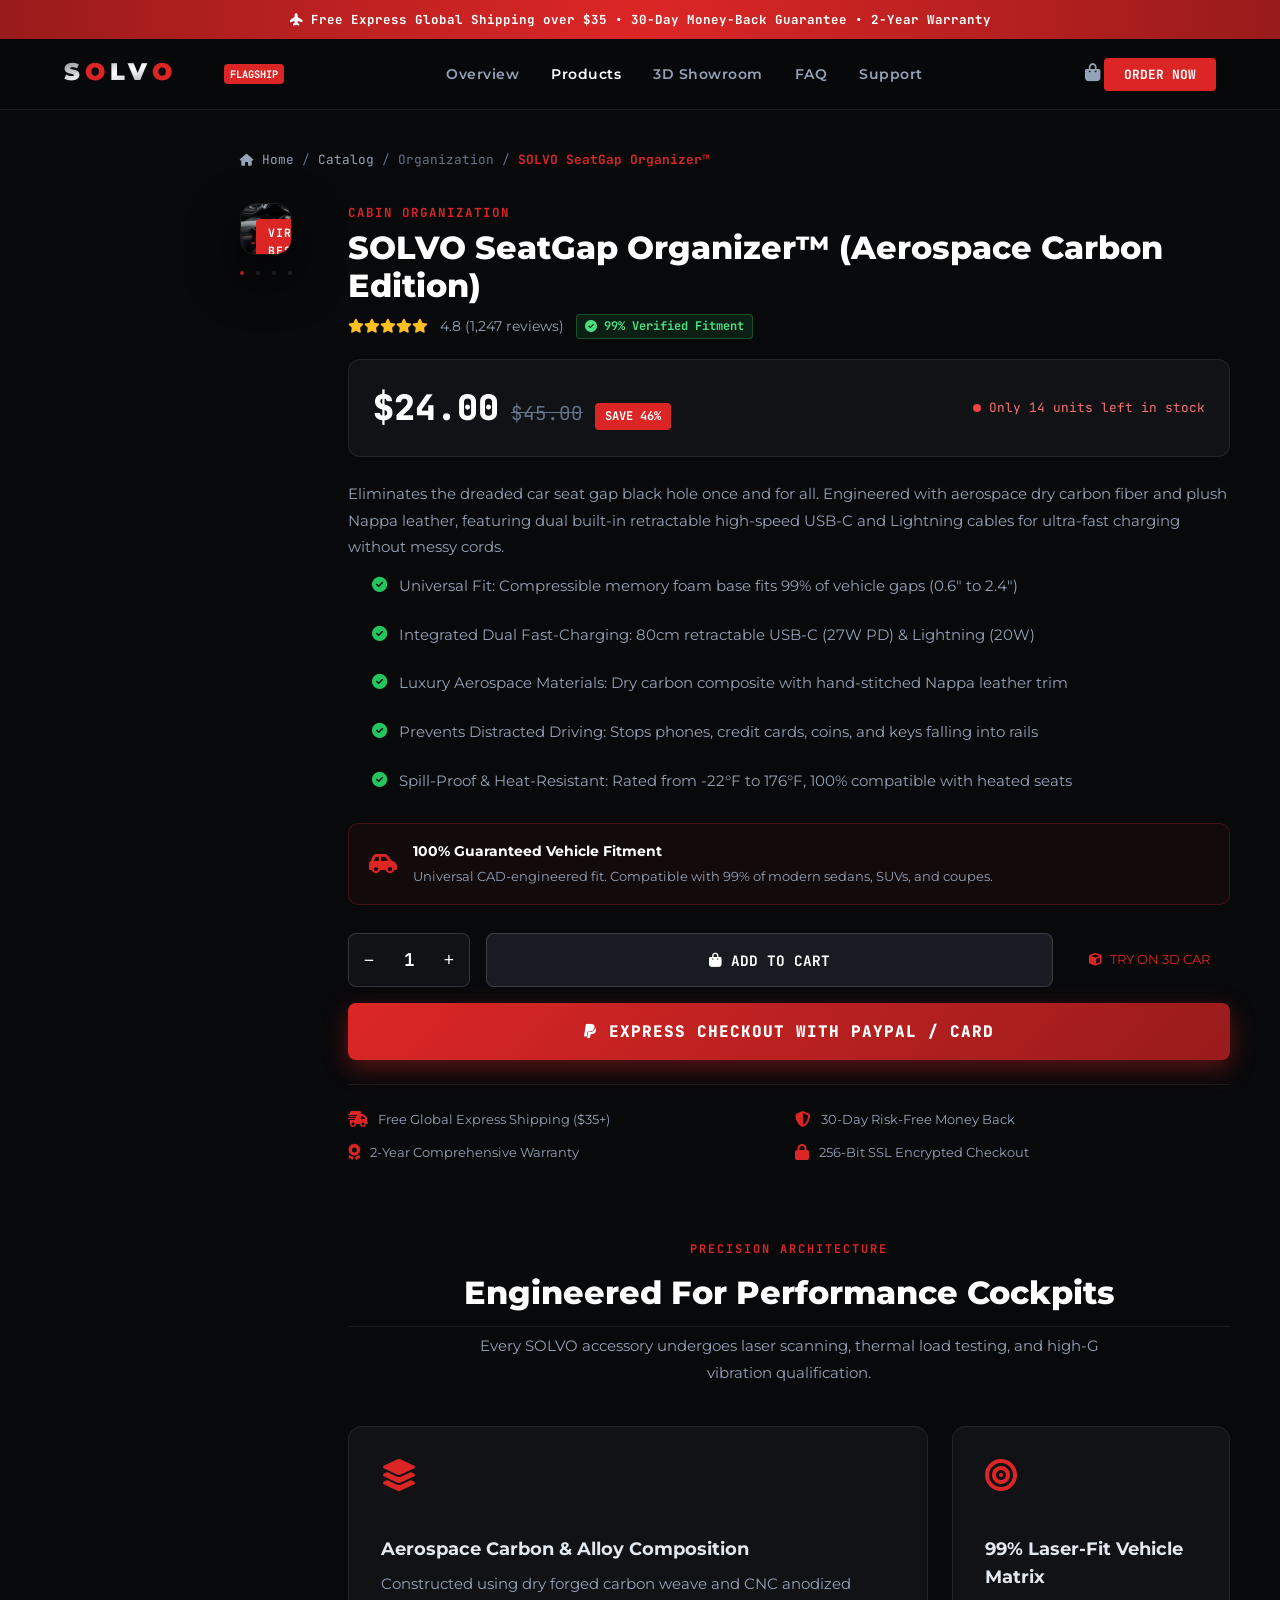
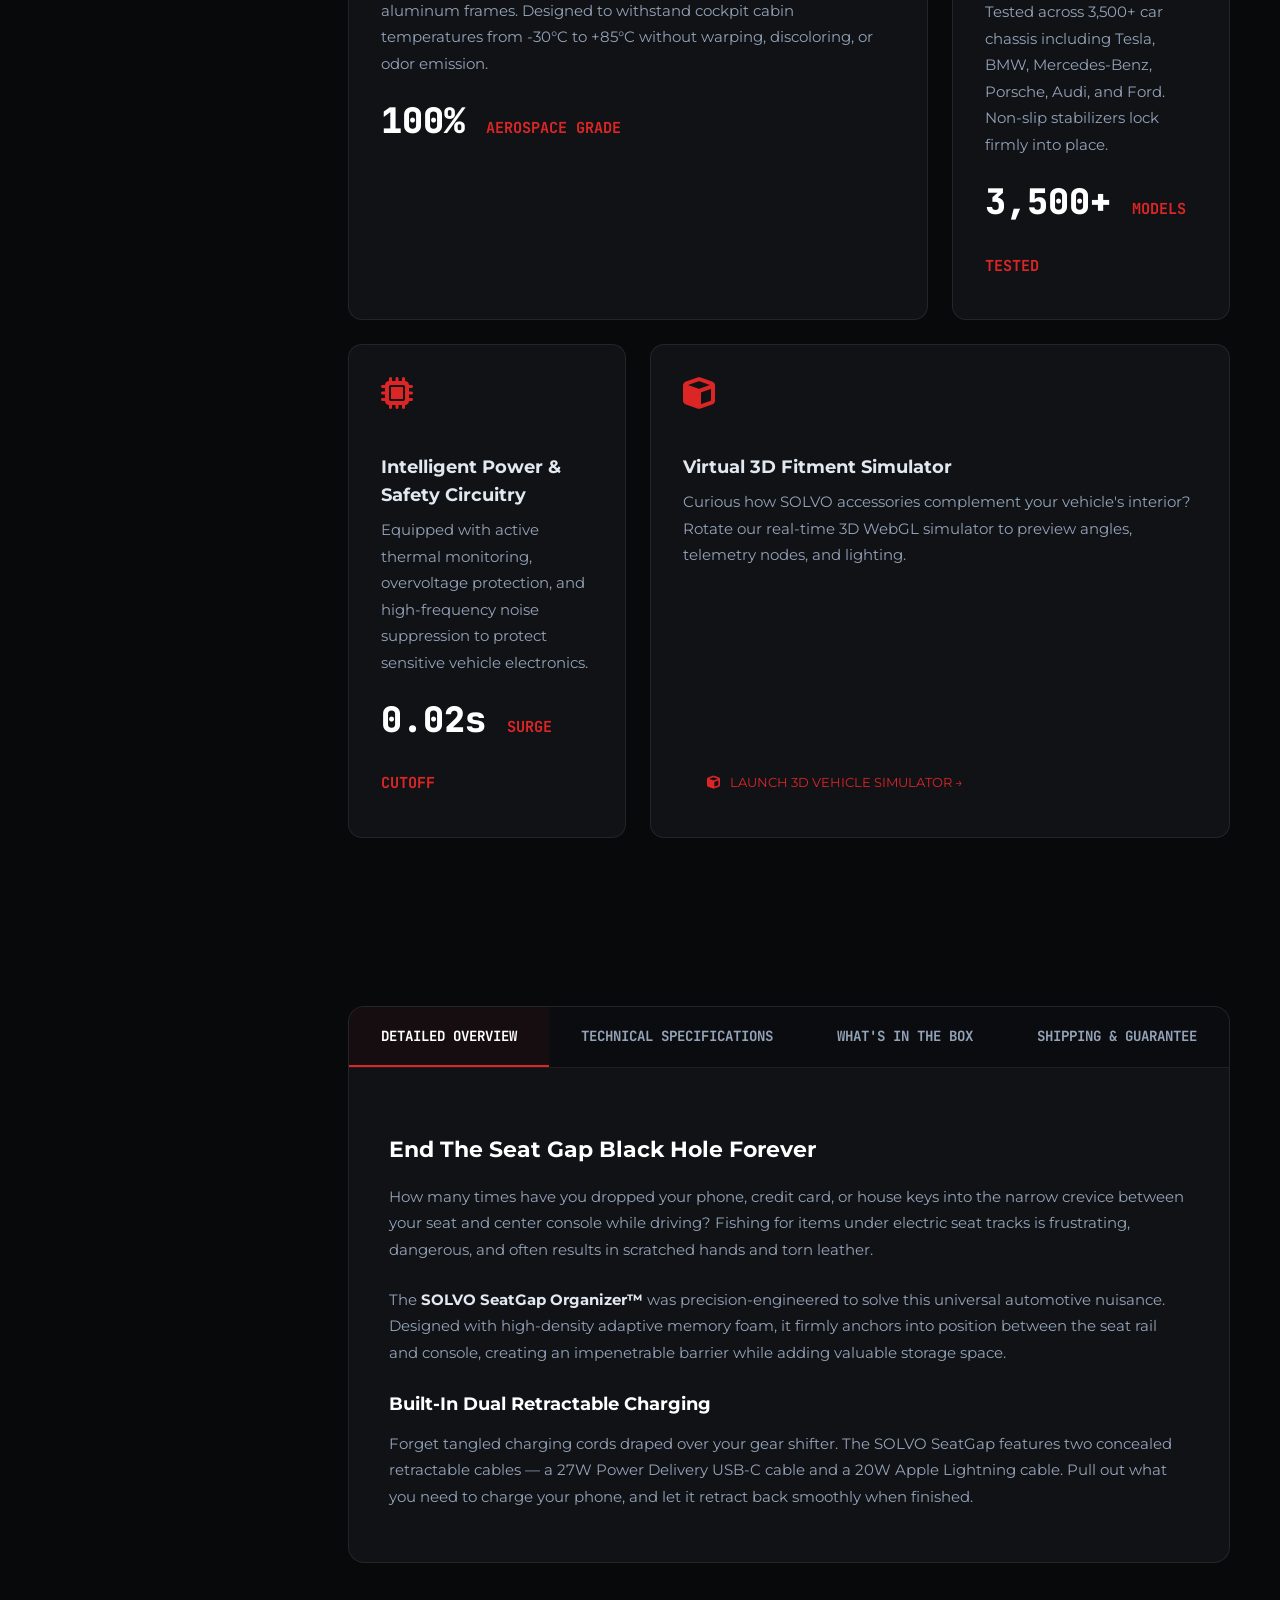
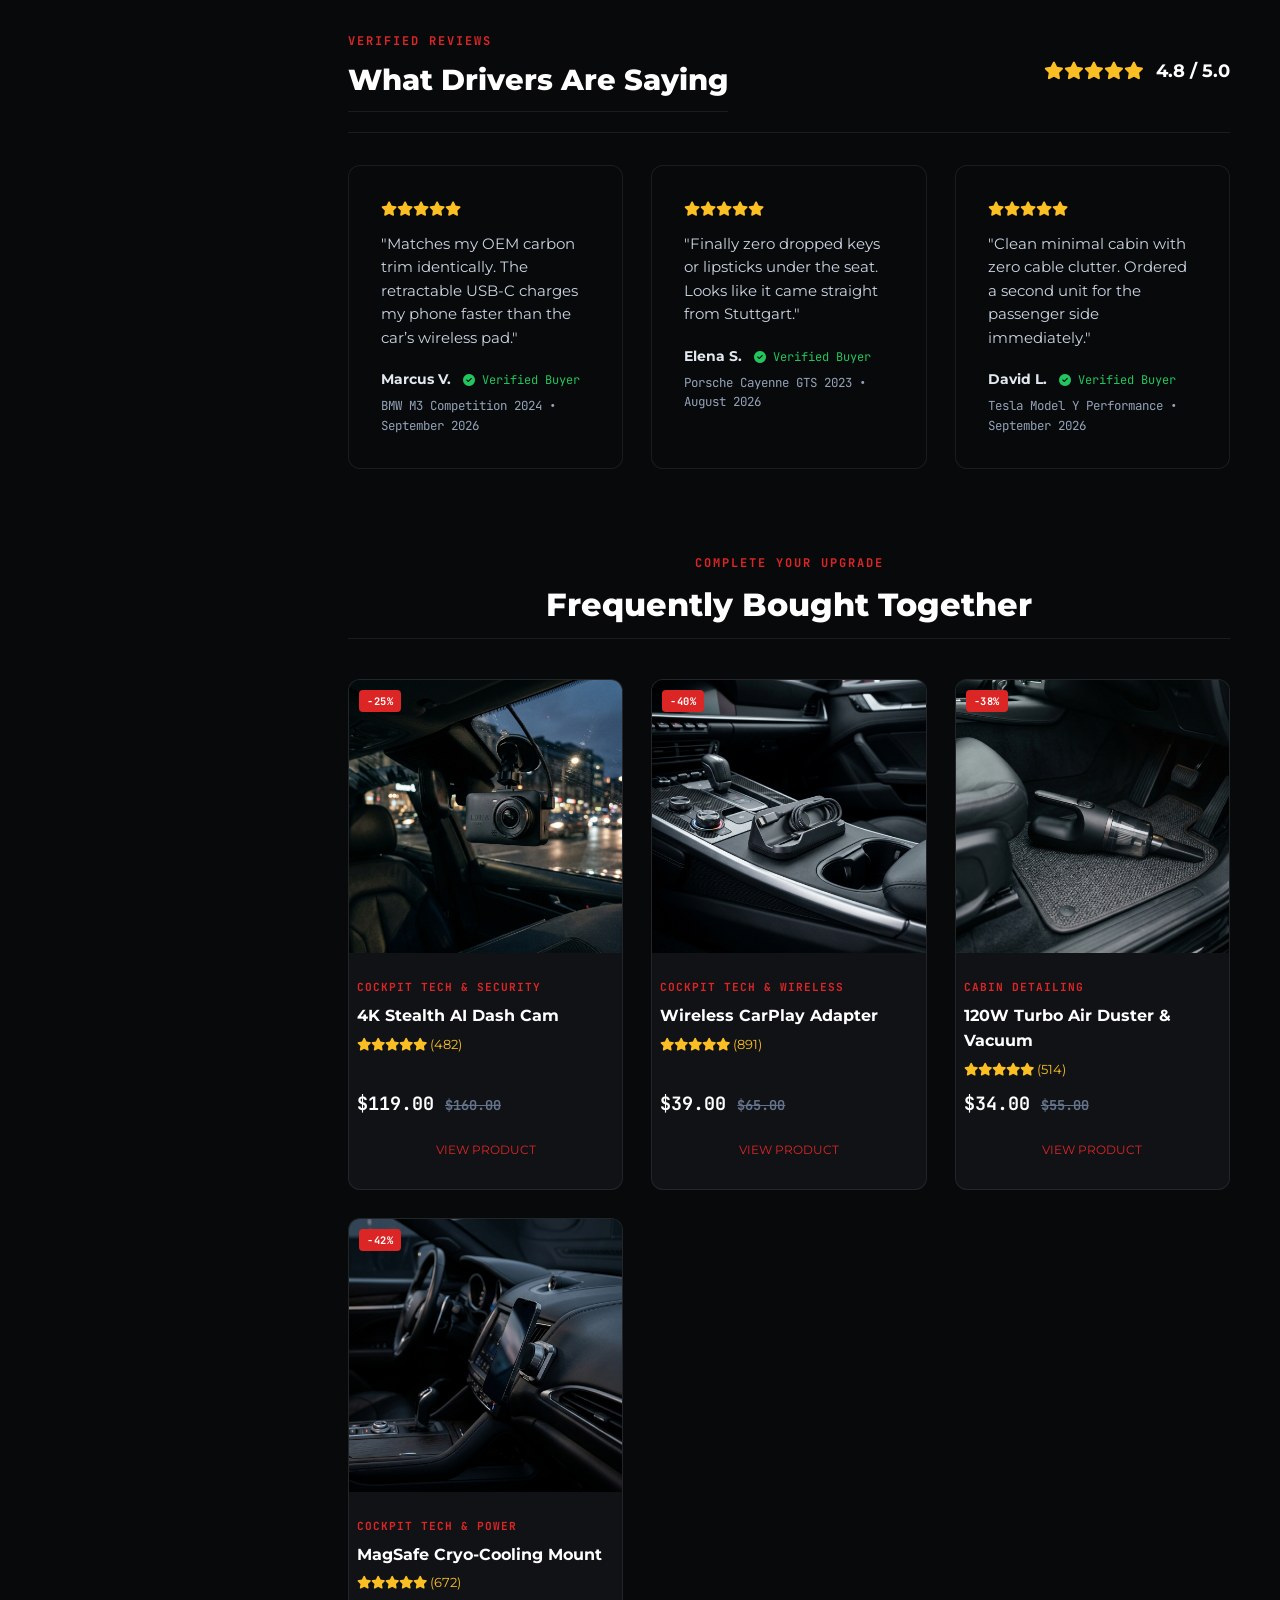
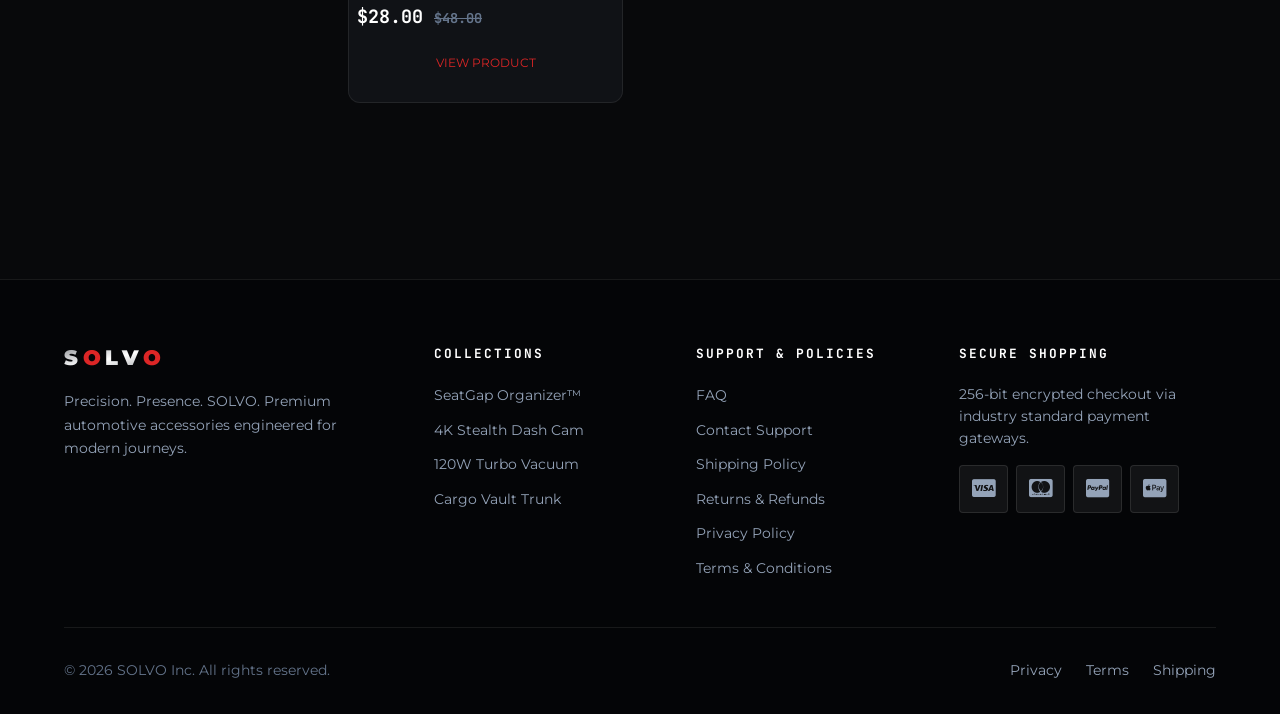
==== commit d96c9834: "feat(storefront): integrate 3D WebGL vehicle simulator, SuperDesign bento grid, and luxury side cart" ====
--- a/product.html
+++ b/product.html
@@ -1,4 +1,4 @@
-﻿<!DOCTYPE html>
+<!DOCTYPE html>
 <html lang="en">
 <head>
     <meta charset="UTF-8">
@@ -65,6 +65,10 @@
                 <a href="contact.html">Support</a>
             </nav>
             <div class="header-actions">
+                <button type="button" class="action-icon" title="View Cart" onclick="if(window.solvoCart) solvoCart.open();" style="background:none;border:none;padding:0;color:#94A3B8;cursor:pointer;font-size:1.1rem;position:relative;">
+                    <i class="fa-solid fa-bag-shopping"></i>
+                    <span class="cart-badge" style="position:absolute;top:-6px;right:-8px;background:#DC2626;color:#fff;font-size:0.6rem;font-weight:800;padding:1px 5px;border-radius:10px;display:none;">0</span>
+                </button>
                 <a href="#pdp-buy-btn" class="btn-header-buy">ORDER NOW</a>
                 <button class="mobile-menu-btn" onclick="toggleMobileMenu()" aria-label="Menu"><i class="fa-solid fa-bars"></i></button>
             </div>
@@ -162,6 +166,9 @@
                     <button class="pdp-btn-add" onclick="handleAddToCart()">
                         <i class="fa-solid fa-bag-shopping"></i> ADD TO CART
                     </button>
+                    <a href="index.html#solvo-hotspots" class="solvo-btn-metallic" style="padding:0.85rem 1.25rem;font-size:0.8rem;text-decoration:none;display:inline-flex;align-items:center;gap:0.5rem;border-radius:6px;" title="Test on 3D Car Model">
+                        <i class="fa-solid fa-cube" style="color:#DC2626;"></i> TRY ON 3D CAR
+                    </a>
                 </div>
 
                 <!-- Primary Express Checkout Button -->
@@ -189,8 +196,56 @@
                     </div>
                 </div>
 
-            </div>
-        </div>
+        <!-- ═══════════════════════════════════════════════════════════════
+             SUPERDESIGN BENTO GRID: AUTOMOTIVE ENGINEERING ARCHITECTURE
+        ════════════════════════════════════════════════════════════════ -->
+        <section class="solvo-bento-section" style="margin: 4.5rem 0 3rem;">
+            <div style="text-align:center;margin-bottom:2.5rem;">
+                <span style="color:#DC2626;font-family:'JetBrains Mono',monospace;font-size:0.75rem;letter-spacing:2px;font-weight:700;text-transform:uppercase;">PRECISION ARCHITECTURE</span>
+                <h2 style="font-size:2rem;font-weight:800;color:#fff;margin:0.4rem 0;">Engineered For Performance Cockpits</h2>
+                <p style="color:#94A3B8;max-width:620px;margin:0 auto;font-size:0.92rem;">Every SOLVO accessory undergoes laser scanning, thermal load testing, and high-G vibration qualification.</p>
+            </div>
+
+            <div class="solvo-bento-grid">
+                <!-- Bento Card 1: Wide -->
+                <div class="solvo-bento-card solvo-bento-card--wide">
+                    <i class="fa-solid fa-layer-group solvo-bento-icon"></i>
+                    <h3 class="solvo-bento-title">Aerospace Carbon & Alloy Composition</h3>
+                    <p class="solvo-bento-desc">Constructed using dry forged carbon weave and CNC anodized aluminum frames. Designed to withstand cockpit cabin temperatures from -30°C to +85°C without warping, discoloring, or odor emission.</p>
+                    <span class="solvo-bento-stat">100% <span>AEROSPACE GRADE</span></span>
+                </div>
+
+                <!-- Bento Card 2 -->
+                <div class="solvo-bento-card">
+                    <i class="fa-solid fa-bullseye solvo-bento-icon"></i>
+                    <h3 class="solvo-bento-title">99% Laser-Fit Vehicle Matrix</h3>
+                    <p class="solvo-bento-desc">Tested across 3,500+ car chassis including Tesla, BMW, Mercedes-Benz, Porsche, Audi, and Ford. Non-slip stabilizers lock firmly into place.</p>
+                    <span class="solvo-bento-stat">3,500+ <span>MODELS TESTED</span></span>
+                </div>
+
+                <!-- Bento Card 3 -->
+                <div class="solvo-bento-card">
+                    <i class="fa-solid fa-microchip solvo-bento-icon"></i>
+                    <h3 class="solvo-bento-title">Intelligent Power & Safety Circuitry</h3>
+                    <p class="solvo-bento-desc">Equipped with active thermal monitoring, overvoltage protection, and high-frequency noise suppression to protect sensitive vehicle electronics.</p>
+                    <span class="solvo-bento-stat">0.02s <span>SURGE CUTOFF</span></span>
+                </div>
+
+                <!-- Bento Card 4: Wide -->
+                <div class="solvo-bento-card solvo-bento-card--wide" style="display:flex;flex-direction:column;justify-content:space-between;">
+                    <div>
+                        <i class="fa-solid fa-cube solvo-bento-icon"></i>
+                        <h3 class="solvo-bento-title">Virtual 3D Fitment Simulator</h3>
+                        <p class="solvo-bento-desc">Curious how SOLVO accessories complement your vehicle's interior? Rotate our real-time 3D WebGL simulator to preview angles, telemetry nodes, and lighting.</p>
+                    </div>
+                    <div style="margin-top:1.5rem;">
+                        <a href="index.html#solvo-hotspots" class="solvo-btn-metallic" style="padding:0.75rem 1.5rem;font-size:0.82rem;text-decoration:none;display:inline-flex;align-items:center;gap:0.6rem;border-radius:6px;">
+                            <i class="fa-solid fa-cube" style="color:#DC2626;"></i> LAUNCH 3D VEHICLE SIMULATOR &rarr;
+                        </a>
+                    </div>
+                </div>
+            </div>
+        </section>
 
         <!-- Full-Width In-Depth Information Tabs -->
         <div class="pdp-tabs-container">
@@ -343,6 +398,7 @@
 
     <!-- Scripts -->
     <script src="assets/js/product-data.js"></script>
+    <script src="assets/js/solvo-cart.js"></script>
     <script src="assets/js/main.js"></script>
     <script>
         let currentProduct = null;
@@ -484,21 +540,17 @@
 
         function handleAddToCart() {
             if (!currentProduct) return;
-            const total = (currentProduct.price * selectedQty).toFixed(2);
-            alert(`🎉 ADDED TO CART!\n\nProduct: ${currentProduct.name}\nQuantity: ${selectedQty}\nTotal: $${total} USD\n\nFast Worldwide Express Shipping ($35+) & 30-Day Money Back Guarantee included.`);
+            if (window.solvoCart) {
+                window.solvoCart.addItem(currentProduct.id, selectedQty);
+            }
         }
 
         function handlePdpOrder() {
             if (!currentProduct) return;
-            const btn = document.getElementById('pdp-buy-btn');
-            btn.innerHTML = '<i class="fa-solid fa-spinner fa-spin"></i> Connecting to Secure Gateway...';
-            btn.style.opacity = '0.85';
-            setTimeout(() => {
-                const total = (currentProduct.price * selectedQty).toFixed(2);
-                alert(`🎉 ORDER INITIATION SUCCESSFUL!\n\nPackage: ${currentProduct.name} (x${selectedQty})\nTotal: $${total} USD\n\n(When your PayPal / Stripe Gateway is connected, the secure payment popup completes checkout here!)`);
-                btn.innerHTML = '<i class="fa-brands fa-paypal"></i> EXPRESS CHECKOUT WITH PAYPAL / CARD';
-                btn.style.opacity = '1';
-            }, 1200);
+            if (window.solvoCart) {
+                window.solvoCart.addItem(currentProduct.id, selectedQty);
+                window.solvoCart.checkout();
+            }
         }
 
         document.addEventListener('DOMContentLoaded', initPDP);
--- a/assets/css/style.css
+++ b/assets/css/style.css
@@ -1837,5 +1837,732 @@
     .pdp-reviews-grid { grid-template-columns: 1fr; }
 }
 
-
-
+/* ================================================================
+   SUPERDESIGN LUXURY PERFORMANCE MOTION & METALLIC SHEEN
+   ================================================================ */
+.solvo-btn-metallic {
+    position: relative;
+    overflow: hidden;
+    transition: transform 0.25s ease, box-shadow 0.25s ease, border-color 0.25s ease;
+}
+.solvo-btn-metallic::after {
+    content: '';
+    position: absolute;
+    top: -50%;
+    left: -70%;
+    width: 45%;
+    height: 200%;
+    background: linear-gradient(90deg, transparent, rgba(255, 255, 255, 0.45), transparent);
+    transform: rotate(25deg);
+    transition: all 0.75s cubic-bezier(0.16, 1, 0.3, 1);
+    pointer-events: none;
+}
+.solvo-btn-metallic:hover::after {
+    left: 130%;
+}
+.solvo-btn-metallic:hover {
+    transform: translateY(-2px);
+    box-shadow: 0 10px 25px rgba(220, 38, 38, 0.35);
+}
+
+/* SuperDesign Bento Grid Architecture */
+.solvo-bento-grid {
+    display: grid;
+    grid-template-columns: repeat(3, 1fr);
+    gap: 1.5rem;
+    margin: 2.5rem 0;
+}
+.solvo-bento-card {
+    background: #101216;
+    border: 1px solid rgba(255, 255, 255, 0.08);
+    border-radius: 14px;
+    padding: 2rem;
+    position: relative;
+    overflow: hidden;
+    transition: transform 0.3s ease, border-color 0.3s ease, box-shadow 0.3s ease;
+}
+.solvo-bento-card:hover {
+    transform: translateY(-4px);
+    border-color: rgba(220, 38, 38, 0.4);
+    box-shadow: 0 15px 35px rgba(0, 0, 0, 0.8);
+}
+.solvo-bento-card--wide { grid-column: span 2; }
+.solvo-bento-icon {
+    font-size: 2rem;
+    color: #DC2626;
+    margin-bottom: 1.25rem;
+}
+.solvo-bento-title {
+    font-size: 1.25rem;
+    color: #fff;
+    margin-bottom: 0.6rem;
+    font-weight: 800;
+}
+.solvo-bento-desc {
+    font-size: 0.9rem;
+    color: #94A3B8;
+    line-height: 1.6;
+}
+.solvo-bento-stat {
+    font-family: var(--f-mono, monospace);
+    font-size: 2.2rem;
+    font-weight: 900;
+    color: #fff;
+    margin-top: 1rem;
+    display: block;
+}
+.solvo-bento-stat span {
+    font-size: 0.95rem;
+    color: #DC2626;
+    font-weight: 700;
+}
+
+@media (max-width: 900px) {
+    .solvo-bento-grid { grid-template-columns: 1fr; }
+    .solvo-bento-card--wide { grid-column: span 1; }
+}
+
+/* ================================================================
+   SOLVO SLIDE-OUT SIDE CART DRAWER
+   ================================================================ */
+.solvo-cart-drawer {
+    position: fixed;
+    top: 0;
+    left: 0;
+    width: 100%;
+    height: 100%;
+    z-index: 10000;
+    visibility: hidden;
+    transition: visibility 0.35s ease;
+}
+.solvo-cart-drawer.active {
+    visibility: visible;
+}
+.solvo-cart-backdrop {
+    position: absolute;
+    inset: 0;
+    background: rgba(4, 5, 8, 0.75);
+    backdrop-filter: blur(12px);
+    -webkit-backdrop-filter: blur(12px);
+    opacity: 0;
+    transition: opacity 0.35s ease;
+}
+.solvo-cart-drawer.active .solvo-cart-backdrop {
+    opacity: 1;
+}
+.solvo-cart-panel {
+    position: absolute;
+    top: 0;
+    right: 0;
+    width: 100%;
+    max-width: 440px;
+    height: 100%;
+    background: #0D0E12;
+    border-left: 1px solid rgba(255, 255, 255, 0.08);
+    box-shadow: -15px 0 50px rgba(0, 0, 0, 0.85);
+    display: flex;
+    flex-direction: column;
+    transform: translateX(100%);
+    transition: transform 0.35s cubic-bezier(0.16, 1, 0.3, 1);
+    z-index: 2;
+}
+.solvo-cart-drawer.active .solvo-cart-panel {
+    transform: translateX(0);
+}
+.solvo-cart-header {
+    display: flex;
+    align-items: center;
+    justify-content: space-between;
+    padding: 1.5rem 1.75rem;
+    border-bottom: 1px solid rgba(255, 255, 255, 0.08);
+}
+.solvo-cart-title-wrap {
+    display: flex;
+    align-items: center;
+    gap: 0.75rem;
+}
+.solvo-cart-title {
+    font-family: var(--f-mono, monospace);
+    font-size: 1.05rem;
+    font-weight: 800;
+    color: #fff;
+    margin: 0;
+    letter-spacing: 1px;
+}
+.solvo-cart-close-btn {
+    background: none;
+    border: none;
+    color: #94A3B8;
+    font-size: 1.8rem;
+    cursor: pointer;
+    line-height: 1;
+    transition: color 0.2s ease;
+}
+.solvo-cart-close-btn:hover { color: #fff; }
+
+/* Shipping Progress Bar */
+.solvo-cart-shipping-banner {
+    background: rgba(220, 38, 38, 0.06);
+    border-bottom: 1px solid rgba(255, 255, 255, 0.06);
+    padding: 0.9rem 1.75rem;
+}
+.solvo-shipping-info {
+    font-size: 0.82rem;
+    color: #CBD5E1;
+    margin-bottom: 0.5rem;
+    display: flex;
+    align-items: center;
+    gap: 0.5rem;
+}
+.solvo-shipping-bar-track {
+    width: 100%;
+    height: 5px;
+    background: rgba(255, 255, 255, 0.1);
+    border-radius: 10px;
+    overflow: hidden;
+}
+.solvo-shipping-bar-fill {
+    height: 100%;
+    background: #DC2626;
+    border-radius: 10px;
+    transition: width 0.4s ease, background-color 0.3s ease;
+}
+
+/* Items List */
+.solvo-cart-items {
+    flex: 1;
+    overflow-y: auto;
+    padding: 1.5rem 1.75rem;
+    display: flex;
+    flex-direction: column;
+    gap: 1.25rem;
+}
+.solvo-cart-empty {
+    text-align: center;
+    padding: 4rem 1rem;
+    color: #94A3B8;
+}
+.solvo-cart-empty-icon {
+    font-size: 3rem;
+    color: rgba(255, 255, 255, 0.15);
+    margin-bottom: 1.25rem;
+}
+.solvo-cart-empty h4 { color: #fff; font-size: 1.2rem; margin-bottom: 0.5rem; }
+.solvo-cart-empty p { font-size: 0.88rem; line-height: 1.6; margin-bottom: 1.5rem; }
+
+.solvo-cart-item {
+    display: flex;
+    gap: 1.25rem;
+    background: rgba(255, 255, 255, 0.02);
+    border: 1px solid rgba(255, 255, 255, 0.06);
+    border-radius: 10px;
+    padding: 1rem;
+}
+.solvo-cart-item-img {
+    width: 75px;
+    height: 75px;
+    border-radius: 8px;
+    overflow: hidden;
+    background: #000;
+    flex-shrink: 0;
+}
+.solvo-cart-item-img img {
+    width: 100%;
+    height: 100%;
+    object-fit: cover;
+}
+.solvo-cart-item-body {
+    flex: 1;
+    display: flex;
+    flex-direction: column;
+    justify-content: space-between;
+}
+.solvo-cart-item-title-row {
+    display: flex;
+    justify-content: space-between;
+    align-items: flex-start;
+    gap: 0.5rem;
+}
+.solvo-cart-item-title {
+    color: #fff;
+    text-decoration: none;
+    font-size: 0.88rem;
+    font-weight: 700;
+    line-height: 1.35;
+    transition: color 0.2s;
+}
+.solvo-cart-item-title:hover { color: #DC2626; }
+.solvo-cart-item-remove {
+    background: none;
+    border: none;
+    color: #64748B;
+    font-size: 1.25rem;
+    cursor: pointer;
+    line-height: 1;
+    padding: 0 4px;
+}
+.solvo-cart-item-remove:hover { color: #EF4444; }
+.solvo-cart-item-price {
+    font-family: var(--f-mono, monospace);
+    font-size: 0.95rem;
+    font-weight: 700;
+    color: #fff;
+    margin: 0.25rem 0;
+}
+.solvo-cart-item-price del {
+    color: #64748B;
+    font-size: 0.8rem;
+    margin-left: 6px;
+}
+.solvo-cart-item-actions {
+    display: flex;
+    justify-content: space-between;
+    align-items: center;
+    margin-top: 0.4rem;
+}
+.solvo-cart-qty-picker {
+    display: inline-flex;
+    align-items: center;
+    background: #14171E;
+    border: 1px solid rgba(255, 255, 255, 0.1);
+    border-radius: 6px;
+    overflow: hidden;
+}
+.solvo-cart-qty-picker button {
+    background: none;
+    border: none;
+    color: #fff;
+    width: 26px;
+    height: 26px;
+    cursor: pointer;
+    font-size: 0.85rem;
+}
+.solvo-cart-qty-picker button:hover { background: rgba(255, 255, 255, 0.1); }
+.solvo-cart-qty-picker span {
+    font-family: var(--f-mono, monospace);
+    font-size: 0.85rem;
+    font-weight: 700;
+    padding: 0 8px;
+    color: #fff;
+}
+.solvo-cart-item-subtotal {
+    font-family: var(--f-mono, monospace);
+    font-size: 0.95rem;
+    font-weight: 800;
+    color: #4ADE80;
+}
+
+/* Cart Footer */
+.solvo-cart-footer {
+    padding: 1.5rem 1.75rem;
+    border-top: 1px solid rgba(255, 255, 255, 0.08);
+    background: #090A0E;
+}
+.solvo-cart-summary {
+    display: flex;
+    flex-direction: column;
+    gap: 0.5rem;
+    margin-bottom: 1.25rem;
+}
+.solvo-cart-summary-row {
+    display: flex;
+    justify-content: space-between;
+    font-size: 0.92rem;
+    color: #CBD5E1;
+}
+.solvo-cart-subtotal-val {
+    font-family: var(--f-mono, monospace);
+    font-size: 1.25rem;
+    font-weight: 800;
+    color: #fff;
+}
+.solvo-cart-checkout-btn {
+    width: 100%;
+    background: linear-gradient(135deg, #DC2626 0%, #991B1B 100%);
+    color: #fff;
+    border: none;
+    font-family: var(--f-mono, monospace);
+    font-size: 0.92rem;
+    font-weight: 800;
+    padding: 1rem;
+    border-radius: 8px;
+    cursor: pointer;
+    letter-spacing: 1px;
+    display: flex;
+    align-items: center;
+    justify-content: center;
+    gap: 0.6rem;
+    box-shadow: 0 8px 25px rgba(220, 38, 38, 0.4);
+    transition: all 0.2s ease;
+}
+.solvo-cart-checkout-btn:hover {
+    transform: translateY(-2px);
+    box-shadow: 0 12px 30px rgba(220, 38, 38, 0.6);
+}
+.solvo-cart-trust-icons {
+    display: flex;
+    justify-content: center;
+    align-items: center;
+    gap: 0.75rem;
+    font-size: 0.78rem;
+    color: #64748B;
+    margin-top: 1rem;
+}
+
+/* ================================================================
+   SOLVO VIRTUAL 3D VEHICLE SIMULATOR™ STUDIO
+   ================================================================ */
+.solvo-3d-stage-wrapper {
+    background: #08090C;
+    border: 1px solid rgba(255, 255, 255, 0.1);
+    border-radius: 18px;
+    overflow: hidden;
+    position: relative;
+    box-shadow: 0 30px 80px rgba(0, 0, 0, 0.95), 0 0 40px rgba(220, 38, 38, 0.15);
+    margin: 2.5rem 0;
+}
+.solvo-3d-canvas-container {
+    width: 100%;
+    height: 560px;
+    position: relative;
+    cursor: grab;
+    outline: none;
+}
+.solvo-3d-canvas-container:active {
+    cursor: grabbing;
+}
+
+/* Studio Header Overlay Bar */
+.solvo-3d-header-overlay {
+    position: absolute;
+    top: 1.5rem;
+    left: 1.5rem;
+    right: 1.5rem;
+    display: flex;
+    justify-content: space-between;
+    align-items: center;
+    pointer-events: none;
+    z-index: 10;
+}
+.solvo-3d-header-overlay > * {
+    pointer-events: auto;
+}
+.solvo-3d-status-badge {
+    background: rgba(13, 14, 18, 0.85);
+    border: 1px solid rgba(255, 255, 255, 0.15);
+    backdrop-filter: blur(12px);
+    -webkit-backdrop-filter: blur(12px);
+    padding: 0.5rem 1rem;
+    border-radius: 30px;
+    display: inline-flex;
+    align-items: center;
+    gap: 0.6rem;
+    font-family: var(--f-mono, monospace);
+    font-size: 0.78rem;
+    font-weight: 700;
+    color: #fff;
+    letter-spacing: 1px;
+}
+.solvo-3d-live-dot {
+    width: 8px;
+    height: 8px;
+    border-radius: 50%;
+    background: #22C55E;
+    box-shadow: 0 0 10px #22C55E;
+    animation: pulse-dot 1.5s infinite;
+}
+.solvo-3d-top-actions {
+    display: flex;
+    gap: 0.75rem;
+}
+.solvo-3d-action-btn {
+    background: rgba(13, 14, 18, 0.85);
+    border: 1px solid rgba(255, 255, 255, 0.15);
+    color: #CBD5E1;
+    backdrop-filter: blur(12px);
+    -webkit-backdrop-filter: blur(12px);
+    padding: 0.5rem 0.9rem;
+    border-radius: 6px;
+    font-family: var(--f-mono, monospace);
+    font-size: 0.78rem;
+    font-weight: 700;
+    cursor: pointer;
+    transition: all 0.2s ease;
+    display: flex;
+    align-items: center;
+    gap: 0.4rem;
+}
+.solvo-3d-action-btn:hover {
+    color: #fff;
+    border-color: #DC2626;
+    background: rgba(220, 38, 38, 0.15);
+}
+
+/* Controls Bar (Camera Presets & Ambient Lighting) */
+.solvo-3d-controls-bar {
+    background: #0D0E12;
+    border-top: 1px solid rgba(255, 255, 255, 0.08);
+    padding: 1.25rem 1.75rem;
+    display: flex;
+    justify-content: space-between;
+    align-items: center;
+    flex-wrap: wrap;
+    gap: 1.25rem;
+    position: relative;
+    z-index: 5;
+}
+.solvo-3d-control-group {
+    display: flex;
+    align-items: center;
+    gap: 0.75rem;
+    flex-wrap: wrap;
+}
+.solvo-3d-group-label {
+    font-family: var(--f-mono, monospace);
+    font-size: 0.75rem;
+    color: #94A3B8;
+    font-weight: 700;
+    letter-spacing: 1px;
+    text-transform: uppercase;
+}
+.solvo-cam-pill {
+    background: #14161C;
+    border: 1px solid rgba(255, 255, 255, 0.1);
+    color: #94A3B8;
+    padding: 0.45rem 0.85rem;
+    border-radius: 6px;
+    font-family: var(--f-mono, monospace);
+    font-size: 0.75rem;
+    font-weight: 700;
+    cursor: pointer;
+    transition: all 0.2s ease;
+}
+.solvo-cam-pill:hover, .solvo-cam-pill.active {
+    color: #fff;
+    background: #DC2626;
+    border-color: #DC2626;
+}
+
+/* Ambient Color Selector Pills */
+.solvo-light-pill {
+    width: 22px;
+    height: 22px;
+    border-radius: 50%;
+    border: 2px solid transparent;
+    cursor: pointer;
+    transition: transform 0.2s, border-color 0.2s;
+}
+.solvo-light-pill:hover, .solvo-light-pill.active {
+    transform: scale(1.2);
+    border-color: #fff;
+}
+
+/* Try-On Accessory Shelf */
+.solvo-3d-shelf {
+    background: #08090C;
+    border-top: 1px solid rgba(255, 255, 255, 0.05);
+    padding: 1.25rem 1.75rem;
+    display: flex;
+    align-items: center;
+    gap: 1.25rem;
+    overflow-x: auto;
+    position: relative;
+    z-index: 5;
+}
+.solvo-shelf-card {
+    background: #101216;
+    border: 1px solid rgba(255, 255, 255, 0.08);
+    border-radius: 10px;
+    padding: 0.75rem 1rem;
+    display: flex;
+    align-items: center;
+    gap: 0.85rem;
+    min-width: 220px;
+    cursor: pointer;
+    transition: all 0.2s ease;
+    flex-shrink: 0;
+}
+.solvo-shelf-card:hover {
+    border-color: #DC2626;
+    background: #161922;
+    transform: translateY(-2px);
+}
+.solvo-shelf-thumb {
+    width: 44px;
+    height: 44px;
+    border-radius: 6px;
+    object-fit: cover;
+    background: #000;
+}
+.solvo-shelf-info h5 {
+    color: #fff;
+    font-size: 0.82rem;
+    font-weight: 700;
+    margin: 0 0 2px;
+    white-space: nowrap;
+    overflow: hidden;
+    text-overflow: ellipsis;
+    max-width: 140px;
+}
+.solvo-shelf-info span {
+    font-family: var(--f-mono, monospace);
+    font-size: 0.75rem;
+    color: #DC2626;
+    font-weight: 700;
+}
+
+/* Floating Telemetry HUD Card on 3D Canvas */
+.solvo-3d-hud-card {
+    position: absolute;
+    bottom: 2rem;
+    left: 2rem;
+    max-width: 380px;
+    background: rgba(13, 14, 18, 0.92);
+    border: 1px solid rgba(220, 38, 38, 0.5);
+    backdrop-filter: blur(16px);
+    -webkit-backdrop-filter: blur(16px);
+    border-radius: 14px;
+    padding: 1.5rem;
+    box-shadow: 0 20px 50px rgba(0, 0, 0, 0.9), 0 0 30px rgba(220, 38, 38, 0.2);
+    z-index: 20;
+    display: none;
+    animation: fadeInHUD 0.3s cubic-bezier(0.16, 1, 0.3, 1);
+}
+@keyframes fadeInHUD {
+    from { opacity: 0; transform: translateY(12px); }
+    to { opacity: 1; transform: translateY(0); }
+}
+.solvo-hud-header {
+    display: flex;
+    justify-content: space-between;
+    align-items: center;
+    margin-bottom: 0.85rem;
+}
+.solvo-hud-badge {
+    color: #DC2626;
+    font-family: var(--f-mono, monospace);
+    font-size: 0.72rem;
+    font-weight: 800;
+    letter-spacing: 1px;
+}
+.solvo-hud-close {
+    background: none;
+    border: none;
+    color: #94A3B8;
+    font-size: 1.4rem;
+    cursor: pointer;
+    line-height: 1;
+}
+.solvo-hud-close:hover { color: #fff; }
+.solvo-hud-content {
+    display: flex;
+    flex-direction: column;
+    gap: 0.85rem;
+}
+.solvo-hud-media {
+    width: 100%;
+    height: 130px;
+    border-radius: 8px;
+    overflow: hidden;
+    background: #000;
+}
+.solvo-hud-media img {
+    width: 100%;
+    height: 100%;
+    object-fit: cover;
+}
+.solvo-hud-cat {
+    font-family: var(--f-mono, monospace);
+    font-size: 0.7rem;
+    color: #94A3B8;
+    text-transform: uppercase;
+}
+.solvo-hud-title {
+    color: #fff;
+    font-size: 1.05rem;
+    font-weight: 800;
+    margin: 0.2rem 0;
+    line-height: 1.3;
+}
+.solvo-hud-benefit {
+    color: #CBD5E1;
+    font-size: 0.82rem;
+    line-height: 1.5;
+    margin: 0.3rem 0;
+}
+.solvo-hud-fitment-tag {
+    background: rgba(34, 197, 94, 0.1);
+    border: 1px solid rgba(34, 197, 94, 0.3);
+    padding: 4px 8px;
+    border-radius: 4px;
+    font-size: 0.75rem;
+    color: #4ADE80;
+    font-family: var(--f-mono, monospace);
+}
+.solvo-hud-price-row {
+    display: flex;
+    justify-content: space-between;
+    align-items: center;
+    margin-top: 0.75rem;
+    padding-top: 0.75rem;
+    border-top: 1px solid rgba(255, 255, 255, 0.08);
+}
+.solvo-hud-price {
+    font-family: var(--f-mono, monospace);
+    font-size: 1.2rem;
+    font-weight: 800;
+    color: #fff;
+}
+.solvo-hud-price del {
+    font-size: 0.85rem;
+    color: #64748B;
+    margin-left: 6px;
+}
+.solvo-hud-actions {
+    display: flex;
+    gap: 0.5rem;
+}
+.solvo-hud-add-btn {
+    background: #DC2626;
+    color: #fff;
+    border: none;
+    font-family: var(--f-mono, monospace);
+    font-size: 0.75rem;
+    font-weight: 800;
+    padding: 0.6rem 0.9rem;
+    border-radius: 6px;
+    cursor: pointer;
+    transition: background 0.2s;
+}
+.solvo-hud-add-btn:hover { background: #B91C1C; }
+.solvo-hud-details-btn {
+    background: rgba(255, 255, 255, 0.08);
+    color: #fff;
+    text-decoration: none;
+    font-family: var(--f-mono, monospace);
+    font-size: 0.75rem;
+    font-weight: 700;
+    padding: 0.6rem 0.8rem;
+    border-radius: 6px;
+    display: inline-flex;
+    align-items: center;
+}
+.solvo-hud-details-btn:hover { background: rgba(255, 255, 255, 0.18); }
+
+/* Fullscreen Immersion Mode */
+.solvo-3d-stage-wrapper.fullscreen-active {
+    position: fixed;
+    top: 0;
+    left: 0;
+    width: 100vw;
+    height: 100vh;
+    border-radius: 0;
+    z-index: 99999;
+    margin: 0;
+}
+.solvo-3d-stage-wrapper.fullscreen-active .solvo-3d-canvas-container {
+    height: calc(100vh - 140px);
+}
+
+
+
